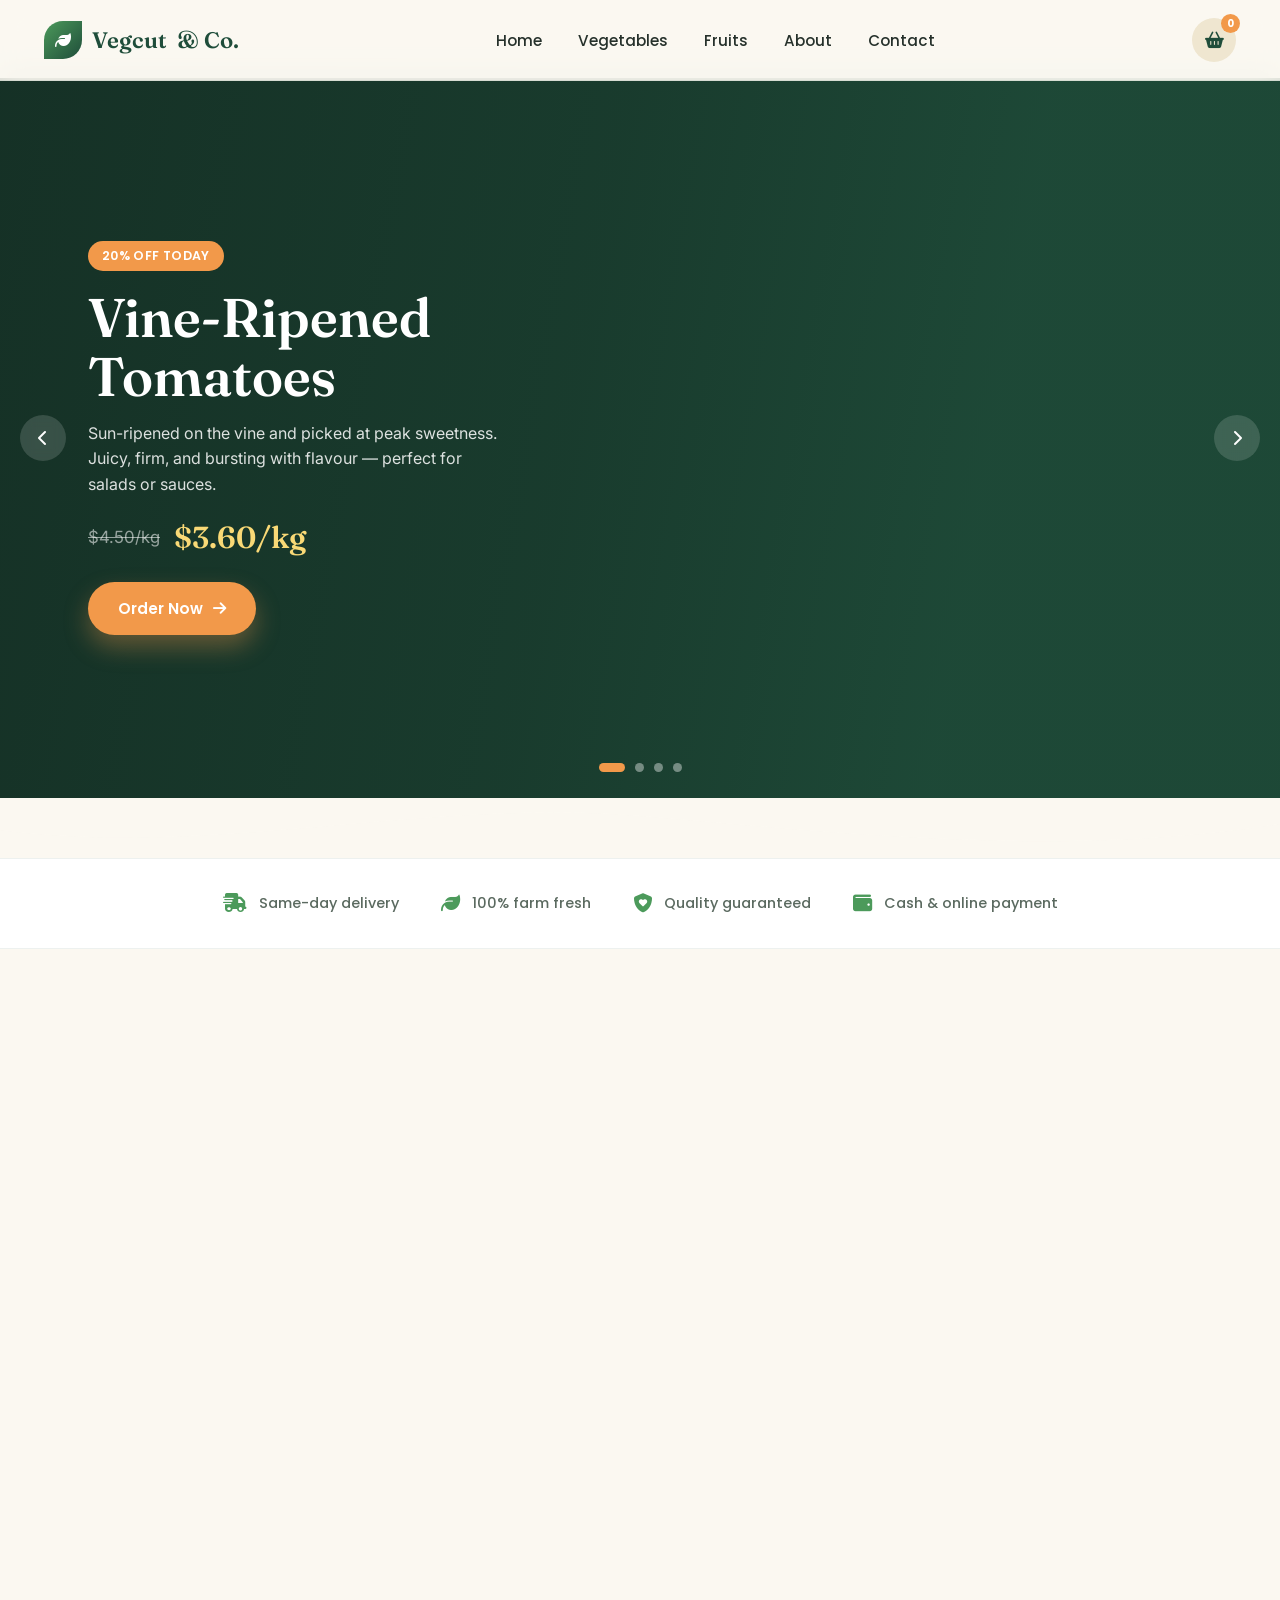
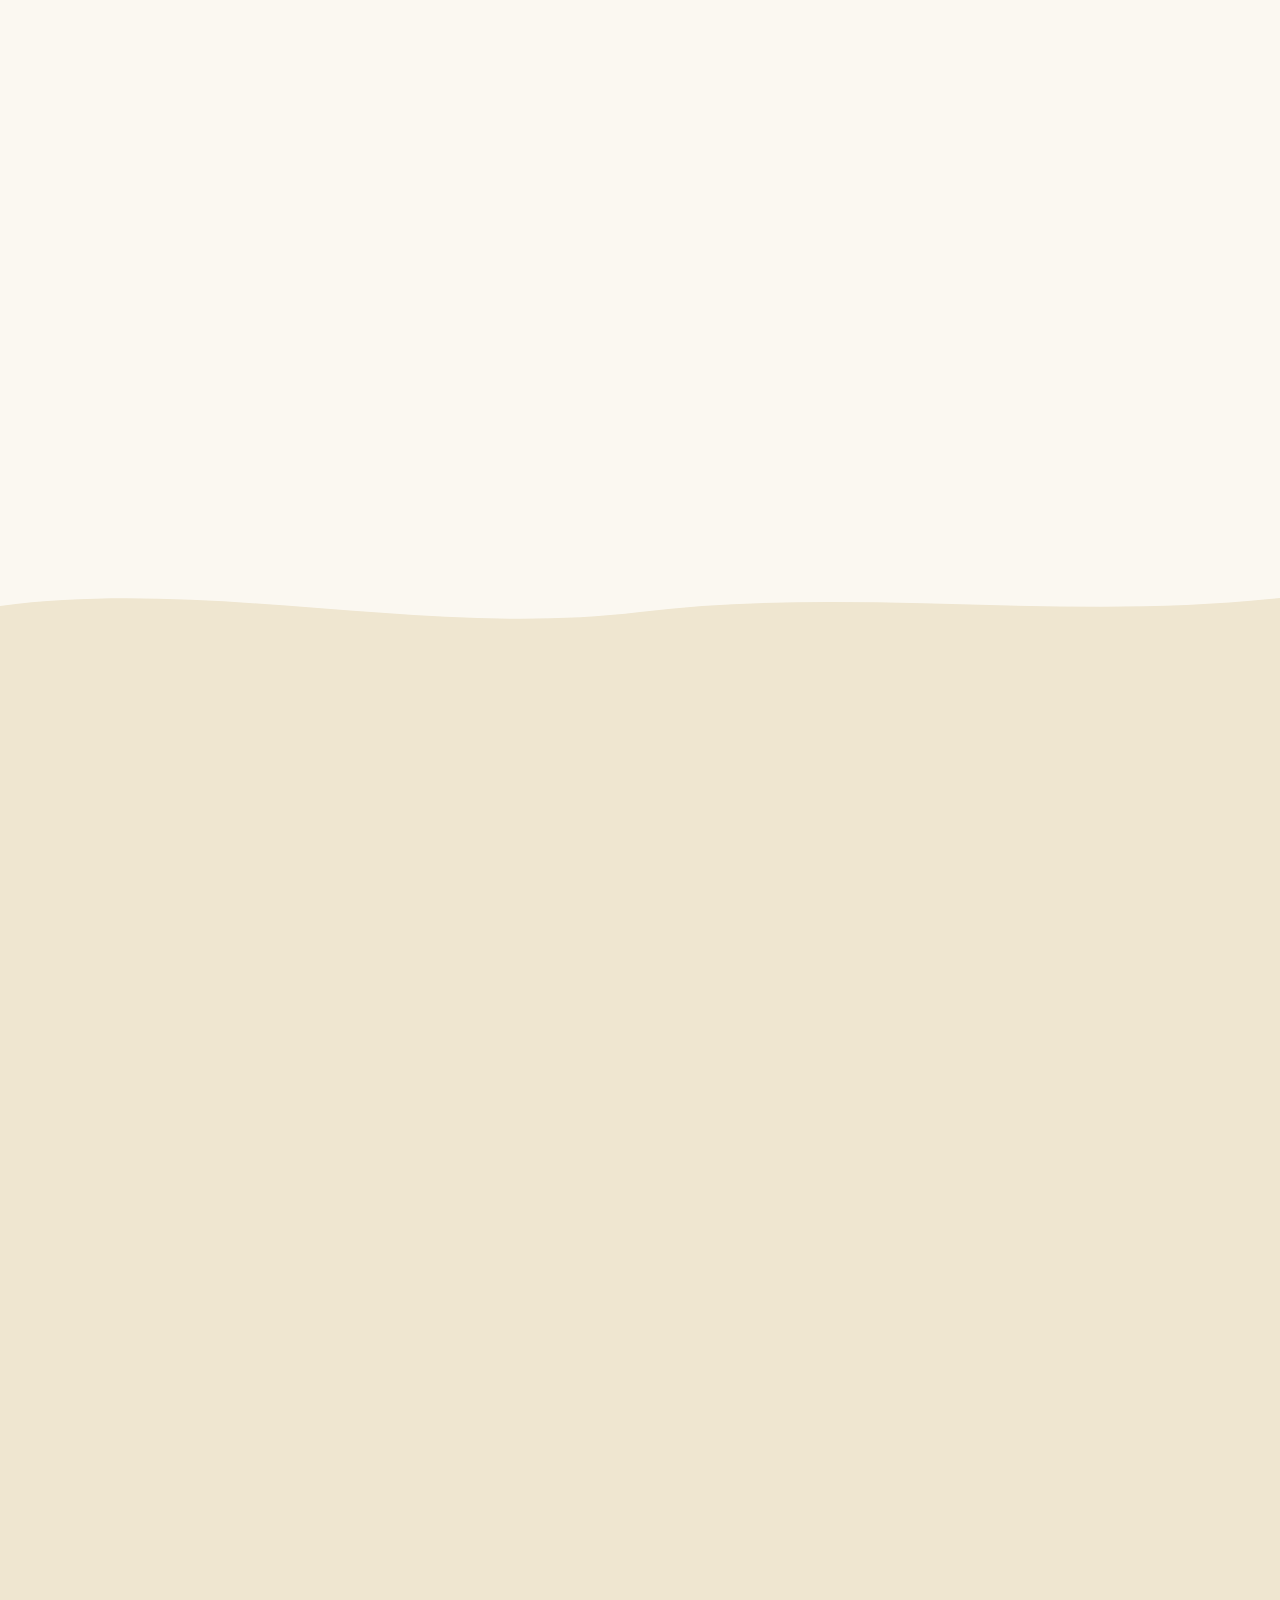
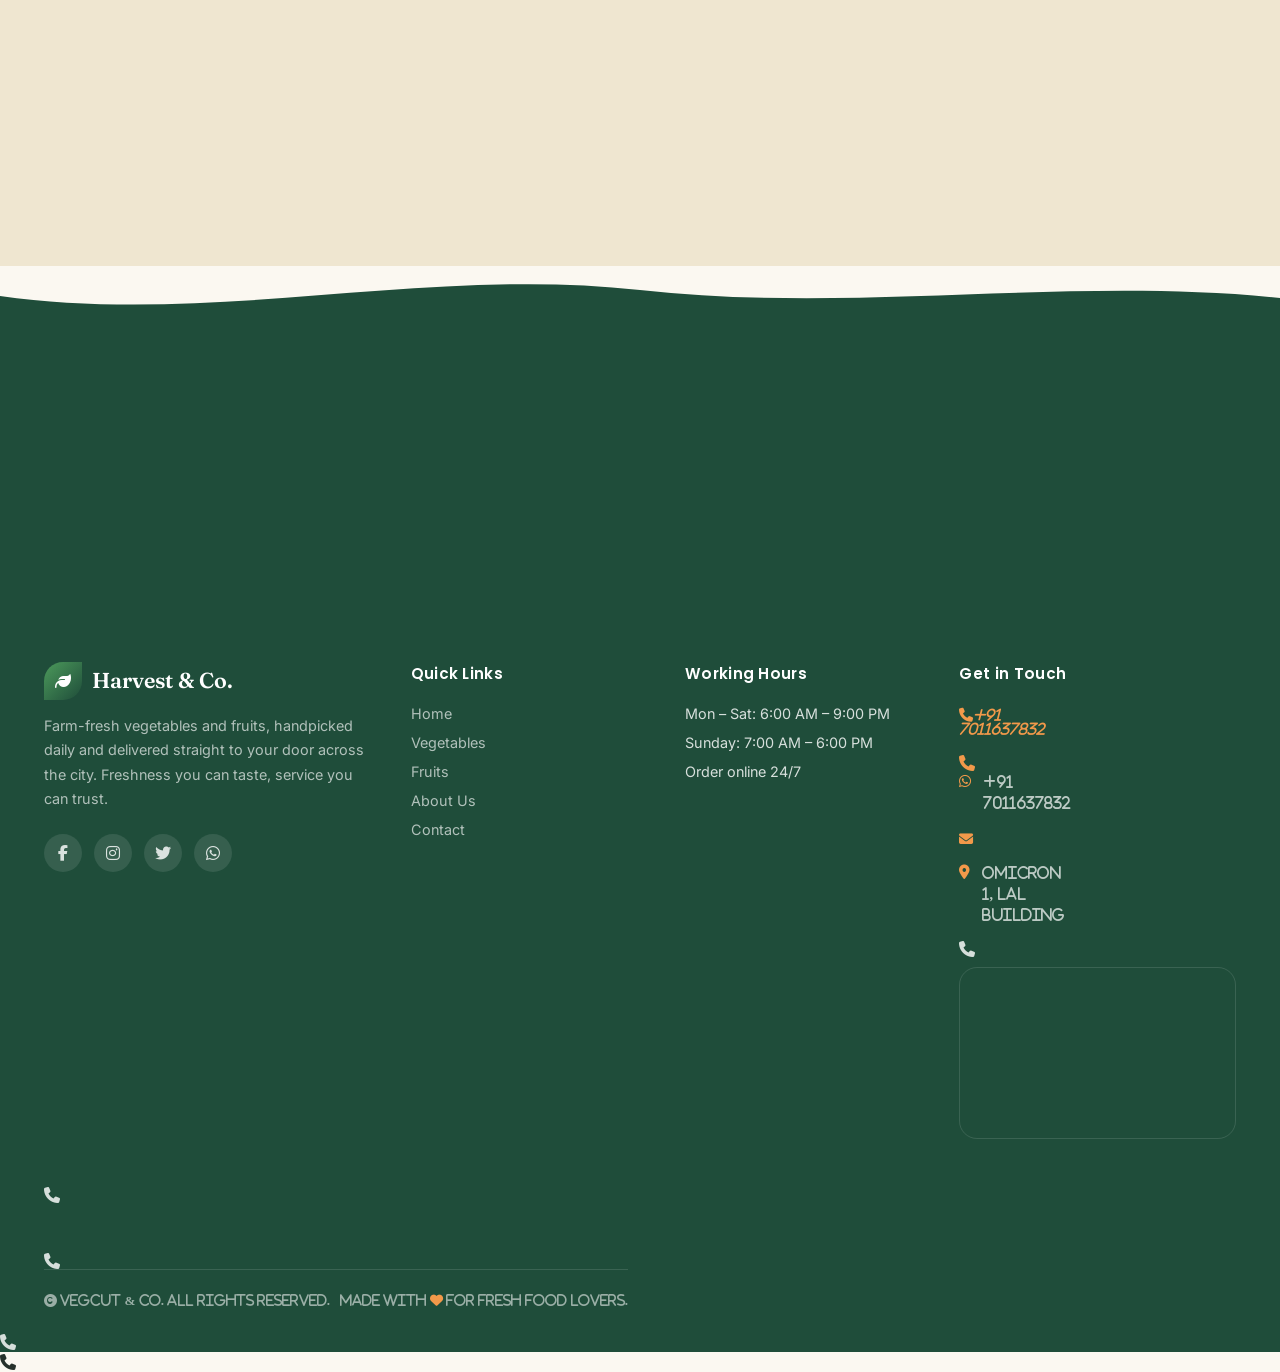
==== index.html @ 784ca360 "Update index.html" ====
<!DOCTYPE html>
<html lang="en">
<head>
<meta charset="UTF-8">
<meta name="viewport" content="width=device-width, initial-scale=1.0">
<title>Vegcut. — Fresh Vegetables & Fruits Delivered</title>
<meta name="description" content="Farm-fresh vegetables and fruits delivered to your door. Handpicked daily, delivered with care.">

<link rel="preconnect" href="https://fonts.googleapis.com">
<link rel="preconnect" href="https://fonts.gstatic.com" crossorigin>
<link href="https://fonts.googleapis.com/css2?family=Fraunces:opsz,wght@9..144,300;9..144,500;9..144,600;9..144,700&family=Inter:wght@400;500;600&family=Poppins:wght@500;600;700&display=swap" rel="stylesheet">
<link rel="stylesheet" href="https://cdnjs.cloudflare.com/ajax/libs/font-awesome/6.5.1/css/all.min.css">

<style>
/* ============ RESET & TOKENS ============ */
*,*::before,*::after{box-sizing:border-box;margin:0;padding:0;}
:root{
  --green-deep:#1F4D3A;
  --green-fresh:#4C9A5B;
  --green-fresh-dark:#3d7f49;
  --orange:#F2994A;
  --orange-dark:#e07f2a;
  --cream:#FBF8F1;
  --tan:#EFE6D0;
  --charcoal:#26312B;
  --charcoal-soft:#5b6a60;
  --white:#ffffff;
  --radius-lg:28px;
  --radius-md:18px;
  --radius-sm:10px;
  --shadow-soft:0 10px 30px rgba(31,77,58,0.08);
  --shadow-lift:0 20px 40px rgba(31,77,58,0.16);
  --ease:cubic-bezier(.4,0,.2,1);
}
html{scroll-behavior:smooth;}
body{
  font-family:'Inter',sans-serif;
  color:var(--charcoal);
  background:var(--cream);
  overflow-x:hidden;
  -webkit-font-smoothing:antialiased;
}
h1,h2,h3,.font-display{font-family:'Fraunces',serif;}
.font-ui{font-family:'Poppins',sans-serif;}
img{display:block;max-width:100%;}
a{text-decoration:none;color:inherit;}
button{font-family:inherit;cursor:pointer;border:none;background:none;}
ul{list-style:none;}
.container{width:100%;max-width:1240px;margin:0 auto;padding:0 24px;}
section{position:relative;}

/* respect reduced motion */
@media (prefers-reduced-motion:reduce){
  html{scroll-behavior:auto;}
  *,*::before,*::after{animation-duration:0.001ms !important;animation-iteration-count:1 !important;transition-duration:0.001ms !important;}
}

/* ============ PAGE LOADER ============ */
#loader{
  position:fixed;inset:0;background:var(--green-deep);
  display:flex;align-items:center;justify-content:center;flex-direction:column;gap:16px;
  z-index:9999;transition:opacity .6s var(--ease),visibility .6s var(--ease);
}
#loader.hide{opacity:0;visibility:hidden;}
.loader-leaf{
  width:56px;height:56px;border-radius:50% 0;
  background:var(--orange);
  animation:spinLeaf 1.1s ease-in-out infinite;
}
@keyframes spinLeaf{
  0%{transform:rotate(0deg) scale(1);}
  50%{transform:rotate(180deg) scale(1.15);}
  100%{transform:rotate(360deg) scale(1);}
}
.loader-text{color:var(--cream);font-family:'Fraunces',serif;font-size:1.1rem;letter-spacing:.04em;opacity:.9;}

/* ============ SCROLL REVEAL ============ */
.reveal{opacity:0;transform:translateY(28px);transition:opacity .7s var(--ease),transform .7s var(--ease);}
.reveal.in{opacity:1;transform:translateY(0);}
.reveal-stagger.in{transition-delay:calc(var(--i) * 80ms);}

/* ============ HEADER ============ */
header{
  position:fixed;top:0;left:0;right:0;z-index:1000;
  background:rgba(251,248,241,0.85);
  backdrop-filter:blur(14px);
  -webkit-backdrop-filter:blur(14px);
  border-bottom:1px solid rgba(31,77,58,0.08);
  transition:padding .35s var(--ease),box-shadow .35s var(--ease),background .35s var(--ease);
  padding:18px 0;
}
header.scrolled{
  padding:10px 0;
  box-shadow:0 8px 24px rgba(31,77,58,0.08);
  background:rgba(251,248,241,0.97);
}
.nav-wrap{display:flex;align-items:center;justify-content:space-between;}
.logo{display:flex;align-items:center;gap:10px;font-family:'Fraunces',serif;font-weight:600;font-size:1.4rem;color:var(--green-deep);}
.logo-mark{
  width:38px;height:38px;border-radius:50% 0;
  background:linear-gradient(135deg,var(--green-fresh),var(--green-deep));
  display:flex;align-items:center;justify-content:center;color:var(--white);font-size:1rem;
  transition:transform .4s var(--ease);
}
.logo:hover .logo-mark{transform:rotate(-18deg) scale(1.08);}
.nav-links{display:flex;gap:36px;font-family:'Poppins',sans-serif;font-weight:500;font-size:.95rem;}
.nav-links a{position:relative;color:var(--charcoal);padding:6px 0;transition:color .3s;}
.nav-links a::after{
  content:'';position:absolute;left:0;bottom:0;width:0;height:2px;background:var(--orange);
  transition:width .35s var(--ease);
}
.nav-links a:hover{color:var(--green-deep);}
.nav-links a:hover::after{width:100%;}
.nav-right{display:flex;align-items:center;gap:22px;}
.cart-btn{
  position:relative;width:44px;height:44px;border-radius:50%;
  background:var(--tan);display:flex;align-items:center;justify-content:center;
  color:var(--green-deep);font-size:1.05rem;
  transition:background .3s,transform .3s;
}
.cart-btn:hover{background:var(--orange);color:var(--white);transform:translateY(-2px);}
.cart-count{
  position:absolute;top:-4px;right:-4px;background:var(--orange);color:var(--white);
  font-size:.65rem;font-weight:700;width:19px;height:19px;border-radius:50%;
  display:flex;align-items:center;justify-content:center;font-family:'Poppins',sans-serif;
  transition:transform .25s var(--ease);
}
.cart-count.bump{animation:bump .35s var(--ease);}
@keyframes bump{0%{transform:scale(1);}40%{transform:scale(1.5);}100%{transform:scale(1);}}
.hamburger{display:none;width:26px;height:20px;position:relative;flex-direction:column;justify-content:space-between;}
.hamburger span{display:block;height:2px;width:100%;background:var(--green-deep);border-radius:2px;transition:all .35s var(--ease);}
.hamburger.open span:nth-child(1){transform:translateY(9px) rotate(45deg);}
.hamburger.open span:nth-child(2){opacity:0;}
.hamburger.open span:nth-child(3){transform:translateY(-9px) rotate(-45deg);}

.mobile-menu{
  display:none;position:fixed;top:0;right:0;bottom:0;width:min(78vw,320px);
  background:var(--white);z-index:1100;padding:100px 32px 32px;
  flex-direction:column;gap:26px;font-family:'Poppins',sans-serif;font-weight:500;
  transform:translateX(100%);transition:transform .45s var(--ease);
  box-shadow:-10px 0 40px rgba(0,0,0,.12);
}
.mobile-menu.open{transform:translateX(0);}
.mobile-menu a{font-size:1.1rem;color:var(--charcoal);}
.menu-backdrop{
  display:none;position:fixed;inset:0;background:rgba(31,77,58,.35);z-index:1050;
  opacity:0;transition:opacity .4s var(--ease);
}
.menu-backdrop.open{opacity:1;}

@media(max-width:860px){
  .nav-links{display:none;}
  .hamburger{display:flex;}
  .mobile-menu,.menu-backdrop{display:flex;}
}

/* ============ HERO CAROUSEL ============ */
.hero{
  position:relative;margin-top:78px;height:min(88vh,720px);min-height:520px;overflow:hidden;
  background:var(--green-deep);
}
.slides{position:relative;width:100%;height:100%;}
.slide{
  position:absolute;inset:0;display:flex;align-items:center;
  opacity:0;visibility:hidden;transition:opacity 1s var(--ease);
}
.slide.active{opacity:1;visibility:visible;z-index:2;}
.slide-bg{
  position:absolute;inset:0;background-size:cover;background-position:center;
  transform:scale(1.08);transition:transform 8s linear;
}
.slide.active .slide-bg{transform:scale(1);}
.slide-overlay{
  position:absolute;inset:0;
  background:linear-gradient(100deg,rgba(20,45,35,.88) 0%,rgba(20,45,35,.55) 45%,rgba(20,45,35,.15) 75%);
}
.slide-content{
  position:relative;z-index:3;color:var(--white);max-width:520px;
  padding:0 24px;margin-left:5%;
}
.slide-badge{
  display:inline-flex;align-items:center;gap:6px;background:var(--orange);color:var(--white);
  font-family:'Poppins',sans-serif;font-weight:600;font-size:.78rem;padding:6px 14px;border-radius:30px;
  margin-bottom:18px;letter-spacing:.03em;
  opacity:0;transform:translateY(16px);
}
.slide.active .slide-badge{animation:riseIn .7s var(--ease) .15s forwards;}
.slide-title{font-size:clamp(2.1rem,5vw,3.4rem);font-weight:600;line-height:1.08;margin-bottom:14px;
  opacity:0;transform:translateY(20px);}
.slide.active .slide-title{animation:riseIn .7s var(--ease) .3s forwards;}
.slide-desc{font-size:1rem;line-height:1.6;color:rgba(255,255,255,.85);margin-bottom:20px;max-width:420px;
  opacity:0;transform:translateY(20px);}
.slide.active .slide-desc{animation:riseIn .7s var(--ease) .45s forwards;}
.price-row{display:flex;align-items:center;gap:14px;margin-bottom:26px;
  opacity:0;transform:translateY(20px);}
.slide.active .price-row{animation:riseIn .7s var(--ease) .55s forwards;}
.price-old{font-size:1.05rem;color:rgba(255,255,255,.55);text-decoration:line-through;}
.price-new{font-family:'Fraunces',serif;font-size:1.9rem;font-weight:600;color:#F9D976;}
@keyframes riseIn{to{opacity:1;transform:translateY(0);}}

.btn{
  display:inline-flex;align-items:center;gap:10px;font-family:'Poppins',sans-serif;font-weight:600;
  font-size:.95rem;padding:15px 30px;border-radius:50px;transition:transform .3s var(--ease),box-shadow .3s var(--ease),background .3s;
}
.btn-primary{background:var(--orange);color:var(--white);box-shadow:0 12px 24px rgba(242,153,74,.35);}
.btn-primary:hover{transform:translateY(-3px);box-shadow:0 16px 30px rgba(242,153,74,.45);background:var(--orange-dark);}
.btn-outline{background:transparent;border:1.5px solid rgba(255,255,255,.5);color:var(--white);}
.btn-outline:hover{background:rgba(255,255,255,.12);border-color:var(--white);}
.slide-cta{opacity:0;transform:translateY(20px);}
.slide.active .slide-cta{animation:riseIn .7s var(--ease) .65s forwards;}

.hero-arrow{
  position:absolute;top:50%;transform:translateY(-50%);z-index:5;
  width:46px;height:46px;border-radius:50%;background:rgba(255,255,255,.15);
  color:var(--white);display:flex;align-items:center;justify-content:center;font-size:1rem;
  backdrop-filter:blur(6px);transition:background .3s,transform .3s;
}
.hero-arrow:hover{background:rgba(255,255,255,.3);transform:translateY(-50%) scale(1.08);}
.hero-arrow.prev{left:20px;}
.hero-arrow.next{right:20px;}
.hero-dots{position:absolute;bottom:26px;left:0;right:0;z-index:5;display:flex;justify-content:center;gap:10px;}
.dot{width:9px;height:9px;border-radius:50%;background:rgba(255,255,255,.4);transition:all .35s var(--ease);}
.dot.active{width:26px;border-radius:6px;background:var(--orange);}

@media(max-width:640px){
  .hero-arrow{width:38px;height:38px;}
  .slide-content{margin-left:0;padding:0 20px;max-width:100%;}
}

/* ============ WAVE DIVIDER (signature) ============ */
.wave{display:block;width:100%;line-height:0;position:relative;z-index:4;}
.wave svg{width:100%;height:60px;display:block;}
.wave-into-cream path{fill:var(--cream);}
.wave-cream-to-tan path{fill:var(--tan);}
.wave-tan-to-deep path{fill:var(--green-deep);}

/* ============ SECTION HEADERS ============ */
.section-pad{padding:90px 0 100px;}
.section-head{text-align:center;max-width:600px;margin:0 auto 54px;}
.eyebrow{
  font-family:'Poppins',sans-serif;font-weight:600;font-size:.78rem;letter-spacing:.12em;text-transform:uppercase;
  color:var(--green-fresh-dark);display:inline-flex;align-items:center;gap:8px;margin-bottom:14px;
}
.eyebrow::before,.eyebrow::after{content:'';width:22px;height:1.5px;background:var(--orange);}
.section-title{font-size:clamp(1.9rem,3.6vw,2.7rem);font-weight:600;color:var(--green-deep);margin-bottom:12px;}
.section-sub{color:var(--charcoal-soft);font-size:1.02rem;line-height:1.6;}

/* ============ PRODUCT GRID ============ */
.grid{display:grid;grid-template-columns:repeat(3,1fr);gap:32px;}
@media(max-width:900px){.grid{grid-template-columns:repeat(2,1fr);gap:24px;}}
@media(max-width:560px){.grid{grid-template-columns:1fr;}}

.card{
  background:var(--white);border-radius:var(--radius-lg);overflow:hidden;
  box-shadow:var(--shadow-soft);transition:transform .45s var(--ease),box-shadow .45s var(--ease);
  display:flex;flex-direction:column;
}
.card:hover{transform:translateY(-10px);box-shadow:var(--shadow-lift);}
.card-img-wrap{position:relative;height:220px;overflow:hidden;}
.card-img-wrap img{width:100%;height:100%;object-fit:cover;transition:transform .6s var(--ease);}
.card:hover .card-img-wrap img{transform:scale(1.12);}
.card-badge{
  position:absolute;top:14px;left:14px;background:var(--orange);color:var(--white);
  font-family:'Poppins',sans-serif;font-weight:700;font-size:.72rem;padding:6px 12px;border-radius:30px;
  box-shadow:0 6px 14px rgba(242,153,74,.4);
}
.card-fav{
  position:absolute;top:14px;right:14px;width:36px;height:36px;border-radius:50%;
  background:rgba(255,255,255,.9);display:flex;align-items:center;justify-content:center;color:var(--charcoal-soft);
  transition:color .3s,transform .3s;
}
.card-fav:hover{color:var(--orange);transform:scale(1.1);}
.card-body{padding:22px 22px 24px;display:flex;flex-direction:column;flex:1;}
.card-name{font-family:'Fraunces',serif;font-size:1.25rem;font-weight:600;color:var(--charcoal);margin-bottom:6px;}
.card-desc{font-size:.88rem;color:var(--charcoal-soft);line-height:1.55;margin-bottom:16px;flex:1;}
.card-footer{display:flex;align-items:center;justify-content:space-between;gap:10px;}

/* farm tag price */
.price-tag{position:relative;display:flex;align-items:baseline;gap:6px;}
.tag-hole{
  position:absolute;left:-13px;top:50%;transform:translateY(-50%);
  width:8px;height:8px;border-radius:50%;background:var(--cream);border:1.5px solid var(--tan);
}
.price-current{font-family:'Fraunces',serif;font-weight:600;font-size:1.2rem;color:var(--green-deep);}
.price-strike{font-size:.82rem;color:#b8b0a0;text-decoration:line-through;}

.add-btn{
  display:flex;align-items:center;gap:8px;background:var(--tan);color:var(--green-deep);
  font-family:'Poppins',sans-serif;font-weight:600;font-size:.83rem;padding:11px 18px;border-radius:40px;
  transition:background .3s,color .3s,transform .3s;
}
.add-btn:hover{background:var(--green-fresh);color:var(--white);transform:translateY(-2px);}
.add-btn.added{background:var(--green-deep);color:var(--white);}
.add-btn i{transition:transform .3s;}
.add-btn:active i{transform:scale(1.3) rotate(15deg);}

.section-veg{background:var(--cream);}
.section-fruit{background:var(--tan);}

/* trust strip */
.trust-strip{
  display:flex;flex-wrap:wrap;justify-content:center;gap:42px;padding:34px 0;
  background:var(--white);border-top:1px solid rgba(31,77,58,.08);border-bottom:1px solid rgba(31,77,58,.08);
}
.trust-item{display:flex;align-items:center;gap:12px;font-family:'Poppins',sans-serif;font-weight:500;font-size:.9rem;color:var(--charcoal-soft);}
.trust-item i{color:var(--green-fresh);font-size:1.2rem;}

/* ============ FOOTER ============ */
footer{background:var(--green-deep);color:rgba(255,255,255,.82);padding-top:70px;}
.footer-grid{
  display:grid;grid-template-columns:1.4fr 1fr 1fr 1.2fr;gap:44px;padding-bottom:50px;
}
@media(max-width:900px){.footer-grid{grid-template-columns:1fr 1fr;}}
@media(max-width:560px){.footer-grid{grid-template-columns:1fr;}}
.footer-logo{display:flex;align-items:center;gap:10px;font-family:'Fraunces',serif;font-weight:600;font-size:1.35rem;color:var(--white);margin-bottom:14px;}
.footer-about{font-size:.9rem;line-height:1.7;color:rgba(255,255,255,.65);margin-bottom:22px;}
.social-row{display:flex;gap:12px;}
.social-icon{
  width:38px;height:38px;border-radius:50%;background:rgba(255,255,255,.1);
  display:flex;align-items:center;justify-content:center;transition:background .3s,transform .3s;
}
.social-icon:hover{background:var(--orange);transform:translateY(-3px);}
.footer-heading{font-family:'Poppins',sans-serif;font-weight:600;font-size:.95rem;color:var(--white);margin-bottom:20px;letter-spacing:.02em;}
.footer-links li{margin-bottom:12px;font-size:.9rem;}
.footer-links a{color:rgba(255,255,255,.65);transition:color .3s,padding-left .3s;display:inline-block;}
.footer-links a:hover{color:var(--orange);padding-left:4px;}
.contact-list li{display:flex;gap:12px;margin-bottom:16px;font-size:.88rem;color:rgba(255,255,255,.7);line-height:1.5;}
.contact-list i{color:var(--orange);margin-top:3px;width:16px;}
.map-embed{border-radius:var(--radius-md);overflow:hidden;margin-top:10px;filter:grayscale(.2) contrast(1.05);border:1px solid rgba(255,255,255,.12);}
.map-embed iframe{width:100%;height:170px;border:0;display:block;}
.footer-bottom{
  border-top:1px solid rgba(255,255,255,.12);padding:24px 0;display:flex;flex-wrap:wrap;gap:10px;
  align-items:center;justify-content:space-between;font-size:.82rem;color:rgba(255,255,255,.55);
}

/* ============ BACK TO TOP ============ */
.to-top{
  position:fixed;bottom:26px;right:26px;width:50px;height:50px;border-radius:50%;
  background:var(--green-deep);color:var(--white);display:flex;align-items:center;justify-content:center;
  box-shadow:0 12px 26px rgba(31,77,58,.35);z-index:900;
  opacity:0;visibility:hidden;transform:translateY(16px);
  transition:opacity .4s var(--ease),transform .4s var(--ease),background .3s,visibility .4s;
}
.to-top.show{opacity:1;visibility:visible;transform:translateY(0);}
.to-top:hover{background:var(--orange);}

/* utility */
.center-cta{display:flex;justify-content:center;margin-top:50px;}
::selection{background:var(--orange);color:#fff;}
</style>
</head>
<body>

<!-- LOADER -->
<div id="loader"><div class="loader-leaf"></div><div class="loader-text">Vegcut &amp; Co.</div></div>

<!-- HEADER -->
<header id="siteHeader">
  <div class="container nav-wrap">
    <a href="#home" class="logo"><span class="logo-mark"><i class="fa-solid fa-leaf"></i></span>Vegcut &nbsp;&amp;&nbsp;Co.</a>
    <nav class="nav-links">
      <a href="#home">Home</a>
      <a href="#vegetables">Vegetables</a>
      <a href="#fruits">Fruits</a>
      <a href="#about">About</a>
      <a href="#contact">Contact</a>
    </nav>
    <div class="nav-right">
      <button class="cart-btn" aria-label="Cart"><i class="fa-solid fa-basket-shopping"></i><span class="cart-count" id="cartCount">0</span></button>
      <button class="hamburger" id="hamburger" aria-label="Menu"><span></span><span></span><span></span></button>
    </div>
  </div>
</header>

<div class="menu-backdrop" id="menuBackdrop"></div>
<nav class="mobile-menu" id="mobileMenu">
  <a href="#home">Home</a>
  <a href="#vegetables">Vegetables</a>
  <a href="#fruits">Fruits</a>
  <a href="#about">About</a>
  <a href="#contact">Contact</a>
</nav>

<!-- HERO CAROUSEL -->
<section class="hero" id="home">
  <div class="slides" id="slides">

    <div class="slide active">
      <div class="slide-bg" style="background-image:url('https://images.unsplash.com/photo-1518977676601-b53f82aba655?auto=format&fit=crop&w=1400&q=80')"></div>
      <div class="slide-overlay"></div>
      <div class="slide-content">
        <span class="slide-badge">20% OFF TODAY</span>
        <h1 class="slide-title">Vine-Ripened Tomatoes</h1>
        <p class="slide-desc">Sun-ripened on the vine and picked at peak sweetness. Juicy, firm, and bursting with flavour — perfect for salads or sauces.</p>
        <div class="price-row"><span class="price-old">$4.50/kg</span><span class="price-new">$3.60/kg</span></div>
        <a href="#vegetables" class="btn btn-primary slide-cta">Order Now <i class="fa-solid fa-arrow-right"></i></a>
      </div>
    </div>

    <div class="slide">
      <div class="slide-bg" style="background-image:url('https://images.unsplash.com/photo-1553279768-865429fa0078?auto=format&fit=crop&w=1400&q=80')"></div>
      <div class="slide-overlay"></div>
      <div class="slide-content">
        <span class="slide-badge">15% OFF TODAY</span>
        <h1 class="slide-title">Golden Alphonso Mangoes</h1>
        <p class="slide-desc">Fragrant, silky-smooth and naturally sweet. Handpicked from trusted orchards and delivered within a day of harvest.</p>
        <div class="price-row"><span class="price-old">$6.00/kg</span><span class="price-new">$5.10/kg</span></div>
        <a href="#fruits" class="btn btn-primary slide-cta">Order Now <i class="fa-solid fa-arrow-right"></i></a>
      </div>
    </div>

    <div class="slide">
      <div class="slide-bg" style="background-image:url('https://images.unsplash.com/photo-1576045057995-568f588f82fb?auto=format&fit=crop&w=1400&q=80')"></div>
      <div class="slide-overlay"></div>
      <div class="slide-content">
        <span class="slide-badge">10% OFF TODAY</span>
        <h1 class="slide-title">Crisp Baby Spinach</h1>
        <p class="slide-desc">Tender leaves washed and packed the same morning. Rich in iron and perfect for salads, smoothies, or a quick sauté.</p>
        <div class="price-row"><span class="price-old">$3.20/bunch</span><span class="price-new">$2.90/bunch</span></div>
        <a href="#vegetables" class="btn btn-primary slide-cta">Order Now <i class="fa-solid fa-arrow-right"></i></a>
      </div>
    </div>

    <div class="slide">
      <div class="slide-bg" style="background-image:url('https://images.unsplash.com/photo-1518635017498-87f514b751ba?auto=format&fit=crop&w=1400&q=80')"></div>
      <div class="slide-overlay"></div>
      <div class="slide-content">
        <span class="slide-badge">25% OFF TODAY</span>
        <h1 class="slide-title">Ruby Red Strawberries</h1>
        <p class="slide-desc">Small-batch, hand-picked strawberries — deep red, fragrant, and naturally sweet from the first bite to the last.</p>
        <div class="price-row"><span class="price-old">$7.00/box</span><span class="price-new">$5.25/box</span></div>
        <a href="#fruits" class="btn btn-primary slide-cta">Order Now <i class="fa-solid fa-arrow-right"></i></a>
      </div>
    </div>

  </div>

  <button class="hero-arrow prev" id="prevSlide" aria-label="Previous slide"><i class="fa-solid fa-chevron-left"></i></button>
  <button class="hero-arrow next" id="nextSlide" aria-label="Next slide"><i class="fa-solid fa-chevron-right"></i></button>
  <div class="hero-dots" id="heroDots"></div>
</section>

<div class="wave wave-into-cream"><svg viewBox="0 0 1440 60" preserveAspectRatio="none"><path d="M0,32 C240,60 480,0 720,18 C960,36 1200,60 1440,26 L1440,60 L0,60 Z"></path></svg></div>

<!-- TRUST STRIP -->
<div class="trust-strip">
  <div class="trust-item"><i class="fa-solid fa-truck-fast"></i>Same-day delivery</div>
  <div class="trust-item"><i class="fa-solid fa-leaf"></i>100% farm fresh</div>
  <div class="trust-item"><i class="fa-solid fa-shield-heart"></i>Quality guaranteed</div>
  <div class="trust-item"><i class="fa-solid fa-wallet"></i>Cash & online payment</div>
</div>

<!-- VEGETABLES -->
<section class="section-veg section-pad" id="vegetables">
  <div class="container">
    <div class="section-head reveal">
      <span class="eyebrow">From the field</span>
      <h2 class="section-title">Fresh Vegetables</h2>
      <p class="section-sub">Picked at dawn, delivered by evening. No middlemen, no long cold storage — just honest produce.</p>
    </div>

    <div class="grid" id="vegGrid"></div>
  </div>
</section>

<div class="wave wave-cream-to-tan"><svg viewBox="0 0 1440 60" preserveAspectRatio="none"><path d="M0,28 C240,0 480,60 720,34 C960,8 1200,44 1440,20 L1440,60 L0,60 Z"></path></svg></div>

<!-- FRUITS -->
<section class="section-fruit section-pad" id="fruits">
  <div class="container">
    <div class="section-head reveal">
      <span class="eyebrow">Orchard to doorstep</span>
      <h2 class="section-title">Fresh Fruits</h2>
      <p class="section-sub">Naturally ripened, hand-selected fruit sourced from growers we know by name.</p>
    </div>

    <div class="grid" id="fruitGrid"></div>
  </div>
</section>

<div class="wave wave-tan-to-deep"><svg viewBox="0 0 1440 60" preserveAspectRatio="none"><path d="M0,30 C240,60 480,0 720,24 C960,48 1200,10 1440,32 L1440,60 L0,60 Z"></path></svg></div>

<!-- ABOUT (inside footer top for single-page simplicity) -->
<section id="about" style="background:var(--green-deep);padding-top:10px;">
  <div class="container" style="padding-bottom:40px;">
    <div class="reveal" style="max-width:680px;margin:0 auto;text-align:center;color:var(--cream);">
      <span class="eyebrow" style="color:#F9D976;">Our story</span>
      <h2 class="section-title" style="color:var(--white);">Why Harvest &amp; Co.</h2>
      <p style="color:rgba(255,255,255,.75);line-height:1.75;font-size:1rem;">
        We started Harvest &amp; Co. with one simple idea: produce should travel from soil to your kitchen in hours, not weeks.
        We work directly with small local farms, skip unnecessary storage, and deliver everything the same day it's picked —
        so what lands on your table actually tastes like it grew somewhere real.
      </p>
    </div>
  </div>
</section>

<!-- FOOTER -->
<footer id="contact">
  <div class="container">
    <div class="footer-grid">

      <div>
        <div class="footer-logo"><span class="logo-mark"><i class="fa-solid fa-leaf"></i></span>Harvest &amp; Co.</div>
        <p class="footer-about">Farm-fresh vegetables and fruits, handpicked daily and delivered straight to your door across the city. Freshness you can taste, service you can trust.</p>
        <div class="social-row">
          <a href="#" class="social-icon" aria-label="Facebook"><i class="fa-brands fa-facebook-f"></i></a>
          <a href="#" class="social-icon" aria-label="Instagram"><i class="fa-brands fa-instagram"></i></a>
          <a href="#" class="social-icon" aria-label="Twitter"><i class="fa-brands fa-twitter"></i></a>
          <a href="#" class="social-icon" aria-label="WhatsApp"><i class="fa-brands fa-whatsapp"></i></a>
        </div>
      </div>

      <div>
        <div class="footer-heading">Quick Links</div>
        <ul class="footer-links">
          <li><a href="#home">Home</a></li>
          <li><a href="#vegetables">Vegetables</a></li>
          <li><a href="#fruits">Fruits</a></li>
          <li><a href="#about">About Us</a></li>
          <li><a href="#contact">Contact</a></li>
        </ul>
      </div>

      <div>
        <div class="footer-heading">Working Hours</div>
        <ul class="footer-links">
          <li>Mon – Sat: 6:00 AM – 9:00 PM</li>
          <li>Sunday: 7:00 AM – 6:00 PM</li>
          <li>Order online 24/7</li>
        </ul>
      </div>

      <div>
        <div class="footer-heading">Get in Touch</div>
        <ul class="contact-list">
          <li><i class="fa-solid fa-phone"><i>+91 7011637832</i></li>
          <li><i class="fa-brands fa-whatsapp"></i>+91 7011637832</li>
          <li><i class="fa-solid fa-envelope"></i></li>
          <li><i class="fa-solid fa-location-dot"></i>Omicron 1, lal building</li>
        </ul>
        <div class="map-embed">
          <iframe src="https://www.google.com/maps?q=New%20York&output=embed" loading="lazy" referrerpolicy="no-referrer-when-downgrade" title="Store location map"></iframe>
        </div>
      </div>

    </div>

    <div class="footer-bottom">
      <span>© <span id="year"></span> Vegcut &amp; Co. All rights reserved.</span>
      <span>Made with <i class="fa-solid fa-heart" style="color:var(--orange);"></i> for fresh food lovers.</span>
    </div>
  </div>
</footer>

<button class="to-top" id="toTop" aria-label="Back to top"><i class="fa-solid fa-arrow-up"></i></button>

<script>
/* ============ PRODUCT DATA ============ */
const veggies = [
  {name:"Cherry Tomatoes",desc:"Sweet, bite-sized tomatoes bursting with flavour. Great fresh or roasted.",price:"3.60",old:"4.50",badge:"20% OFF",img:"https://images.unsplash.com/photo-1518977676601-b53f82aba655?auto=format&fit=crop&w=600&q=80"},
  {name:"Baby Spinach",desc:"Tender, iron-rich leaves washed and ready for salads or sautés.",price:"2.90",old:"3.20",badge:"10% OFF",img:"https://images.unsplash.com/photo-1576045057995-568f588f82fb?auto=format&fit=crop&w=600&q=80"},
  {name:"Farm Carrots",desc:"Crunchy, naturally sweet carrots pulled fresh from the soil.",price:"1.95",old:"",badge:"",img:"https://images.unsplash.com/photo-1447175008436-054170c2e979?auto=format&fit=crop&w=600&q=80"},
  {name:"Broccoli Crowns",desc:"Firm, deep-green florets — steam, roast, or toss into a stir-fry.",price:"2.75",old:"3.10",badge:"12% OFF",img:"https://images.unsplash.com/photo-1584270354949-1f5f7a7cba60?auto=format&fit=crop&w=600&q=80"},
  {name:"Bell Peppers",desc:"A colourful trio of crisp, sweet peppers picked at peak ripeness.",price:"3.40",old:"",badge:"",img:"https://images.unsplash.com/photo-1563565375-f3fdfdbefa83?auto=format&fit=crop&w=600&q=80"},
  {name:"Baby Potatoes",desc:"Smooth-skinned and buttery — perfect roasted whole or mashed.",price:"2.20",old:"2.60",badge:"15% OFF",img:"https://images.unsplash.com/photo-1518977676601-b53f82aba655?auto=format&fit=crop&w=600&q=80"},
];

const fruits = [
  {name:"Royal Gala Apples",desc:"Crisp, juicy, and perfectly balanced between sweet and tart.",price:"3.10",old:"3.80",badge:"18% OFF",img:"https://images.unsplash.com/photo-1568702846914-96b305d2aaeb?auto=format&fit=crop&w=600&q=80"},
  {name:"Cavendish Bananas",desc:"Naturally ripened, soft and sweet — a daily energy staple.",price:"1.50",old:"",badge:"",img:"https://images.unsplash.com/photo-1571771894821-ce9b6c11b08e?auto=format&fit=crop&w=600&q=80"},
  {name:"Juicy Oranges",desc:"Thin-skinned and packed with vitamin-C rich juice.",price:"2.80",old:"3.30",badge:"15% OFF",img:"https://images.unsplash.com/photo-1547514701-42782101795e?auto=format&fit=crop&w=600&q=80"},
  {name:"Ruby Strawberries",desc:"Hand-picked, deep red and fragrant — the taste of early summer.",price:"5.25",old:"7.00",badge:"25% OFF",img:"https://images.unsplash.com/photo-1518635017498-87f514b751ba?auto=format&fit=crop&w=600&q=80"},
  {name:"Alphonso Mangoes",desc:"Silky, fragrant and famously sweet — the king of fruits.",price:"5.10",old:"6.00",badge:"15% OFF",img:"https://images.unsplash.com/photo-1553279768-865429fa0078?auto=format&fit=crop&w=600&q=80"},
  {name:"Seedless Grapes",desc:"Cool, crisp and refreshing — great for snacking any time.",price:"3.90",old:"",badge:"",img:"https://images.unsplash.com/photo-1596363505729-4190a9506133?auto=format&fit=crop&w=600&q=80"},
];

function renderGrid(list, targetId){
  const target = document.getElementById(targetId);
  target.innerHTML = list.map((p,i)=>`
    <div class="card reveal reveal-stagger" style="--i:${i}">
      <div class="card-img-wrap">
        <img src="${p.img}" alt="${p.name}" loading="lazy">
        ${p.badge ? `<span class="card-badge">${p.badge}</span>` : ``}
        <button class="card-fav" aria-label="Save item"><i class="fa-regular fa-heart"></i></button>
      </div>
      <div class="card-body">
        <h3 class="card-name">${p.name}</h3>
        <p class="card-desc">${p.desc}</p>
        <div class="card-footer">
          <div class="price-tag"><span class="tag-hole"></span>
            <span class="price-current">$${p.price}</span>
            ${p.old ? `<span class="price-strike">$${p.old}</span>` : ``}
          </div>
          <button class="add-btn" type="button"><i class="fa-solid fa-basket-shopping"></i>Add</button>
        </div>
      </div>
    </div>
  `).join('');
}
renderGrid(veggies,'vegGrid');
renderGrid(fruits,'fruitGrid');

/* ============ LOADER ============ */
window.addEventListener('load', ()=>{
  setTimeout(()=>document.getElementById('loader').classList.add('hide'), 500);
});

/* ============ STICKY HEADER ============ */
const header = document.getElementById('siteHeader');
window.addEventListener('scroll', ()=>{
  header.classList.toggle('scrolled', window.scrollY > 40);
  document.getElementById('toTop').classList.toggle('show', window.scrollY > 500);
});

/* ============ MOBILE MENU ============ */
const hamburger = document.getElementById('hamburger');
const mobileMenu = document.getElementById('mobileMenu');
const backdrop = document.getElementById('menuBackdrop');
function closeMenu(){
  hamburger.classList.remove('open');
  mobileMenu.classList.remove('open');
  backdrop.classList.remove('open');
}
hamburger.addEventListener('click', ()=>{
  hamburger.classList.toggle('open');
  mobileMenu.classList.toggle('open');
  backdrop.classList.toggle('open');
});
backdrop.addEventListener('click', closeMenu);
mobileMenu.querySelectorAll('a').forEach(a=>a.addEventListener('click', closeMenu));

/* ============ HERO CAROUSEL ============ */
const slidesEl = document.querySelectorAll('.slide');
const dotsWrap = document.getElementById('heroDots');
let current = 0, timer;

slidesEl.forEach((_,i)=>{
  const d = document.createElement('button');
  d.className = 'dot' + (i===0 ? ' active' : '');
  d.setAttribute('aria-label','Go to slide '+(i+1));
  d.addEventListener('click', ()=>goTo(i));
  dotsWrap.appendChild(d);
});
const dots = dotsWrap.querySelectorAll('.dot');

function goTo(i){
  slidesEl[current].classList.remove('active');
  dots[current].classList.remove('active');
  current = (i + slidesEl.length) % slidesEl.length;
  slidesEl[current].classList.add('active');
  dots[current].classList.add('active');
  resetTimer();
}
function next(){ goTo(current+1); }
function prev(){ goTo(current-1); }
function resetTimer(){ clearInterval(timer); timer = setInterval(next, 5500); }

document.getElementById('nextSlide').addEventListener('click', next);
document.getElementById('prevSlide').addEventListener('click', prev);
resetTimer();

/* ============ CART ============ */
const cartCountEl = document.getElementById('cartCount');

function refreshCartCount(){
  const cart = HarvestCart.getCart();
  const total = cart.reduce((sum,item)=>sum+item.qty, 0);
  cartCountEl.textContent = total;
}
refreshCartCount();

document.addEventListener('click', (e)=>{
  const btn = e.target.closest('.add-btn');
  if(!btn) return;
  HarvestCart.addItem({
    name: btn.dataset.name,
    price: parseFloat(btn.dataset.price),
    img: btn.dataset.img
  });
  refreshCartCount();
  cartCountEl.classList.remove('bump'); void cartCountEl.offsetWidth; cartCountEl.classList.add('bump');
  btn.classList.add('added');
  const original = btn.innerHTML;
  btn.innerHTML = '<i class="fa-solid fa-check"></i>Added';
  setTimeout(()=>{ btn.innerHTML = original; btn.classList.remove('added'); }, 1200);
});

document.addEventListener('click', (e)=>{
  const fav = e.target.closest('.card-fav');
  if(!fav) return;
  const icon = fav.querySelector('i');
  icon.classList.toggle('fa-regular');
  icon.classList.toggle('fa-solid');
});



/* ============ SCROLL REVEAL ============ */
const io = new IntersectionObserver((entries)=>{
  entries.forEach(entry=>{
    if(entry.isIntersecting){
      entry.target.classList.add('in');
      io.unobserve(entry.target);
    }
  });
}, {threshold:0.15});
document.querySelectorAll('.reveal').forEach(el=>io.observe(el));
// observe cards added dynamically
setTimeout(()=>document.querySelectorAll('.reveal:not(.in)').forEach(el=>io.observe(el)), 50);

/* ============ BACK TO TOP ============ */
document.getElementById('toTop').addEventListener('click', ()=>{
  window.scrollTo({top:0, behavior:'smooth'});
});

/* ============ FOOTER YEAR ============ */
document.getElementById('year').textContent = new Date().getFullYear();
</script>
</body>
</html>
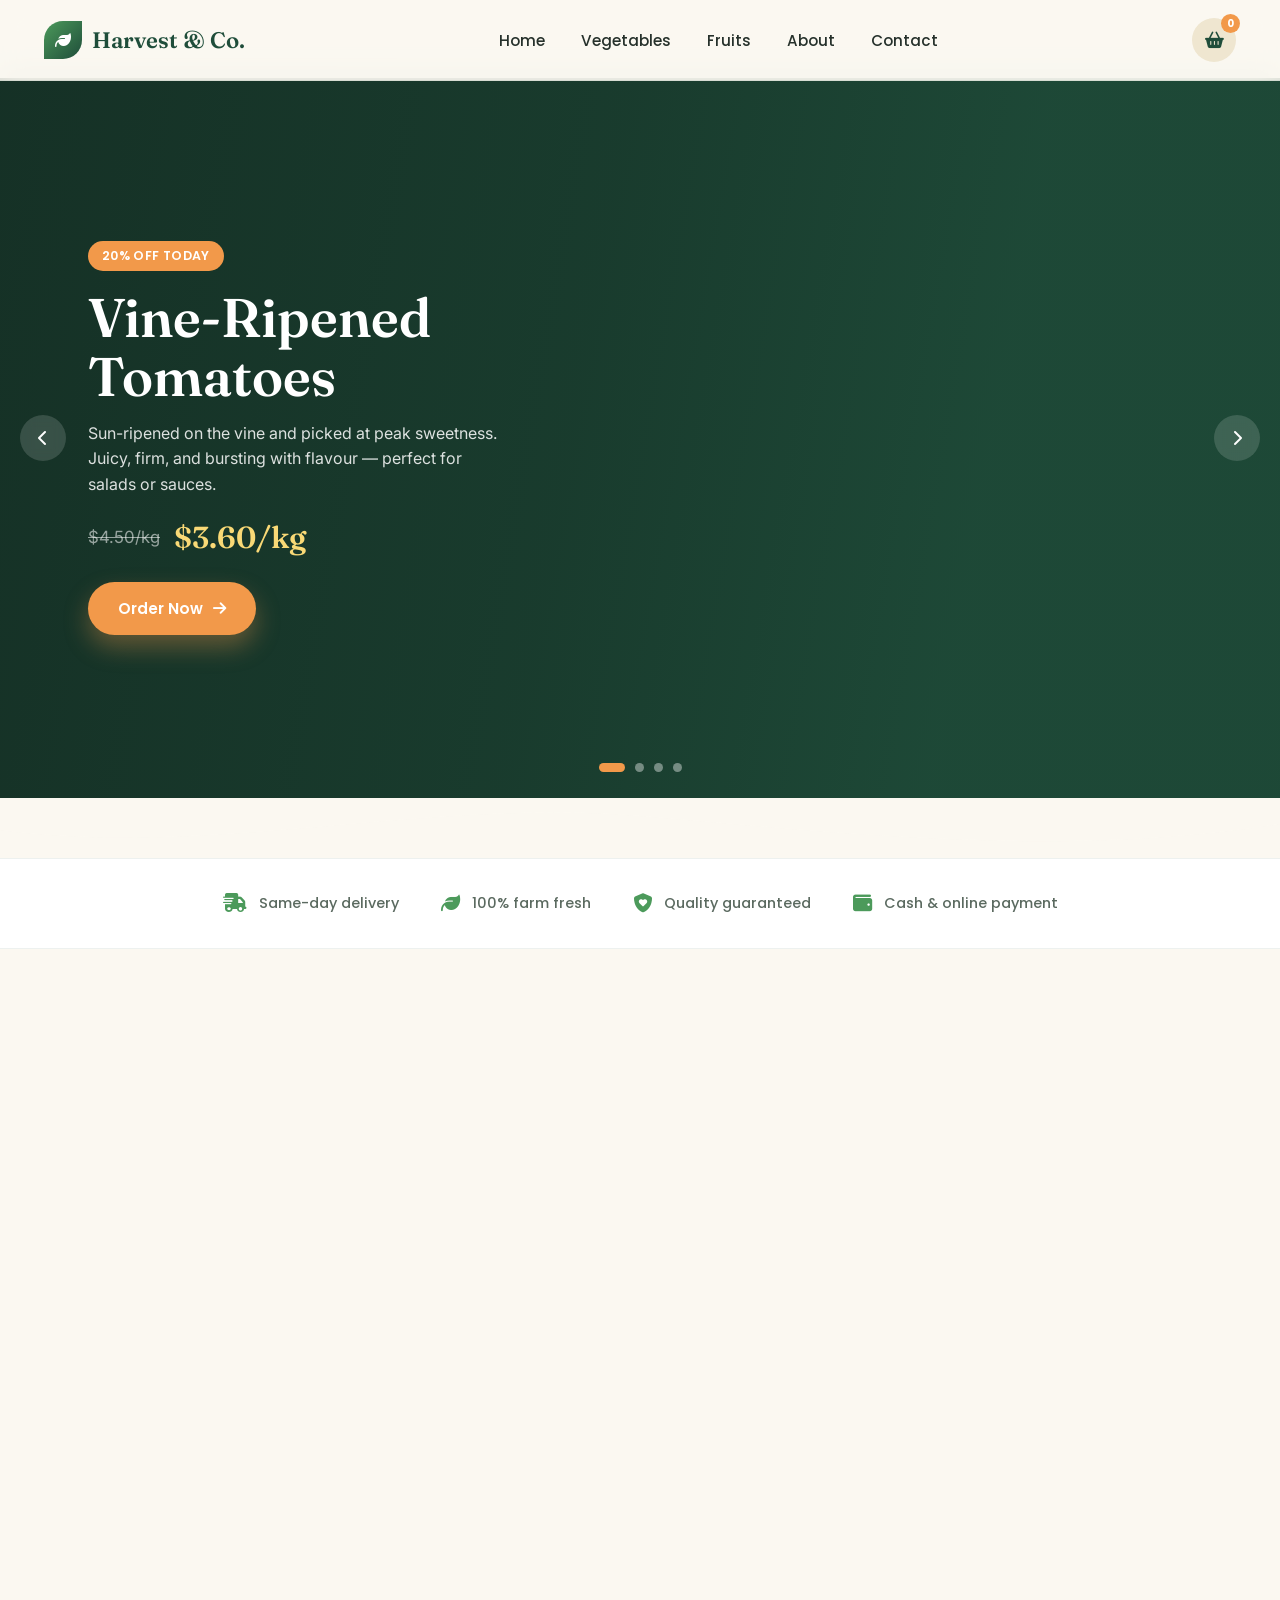
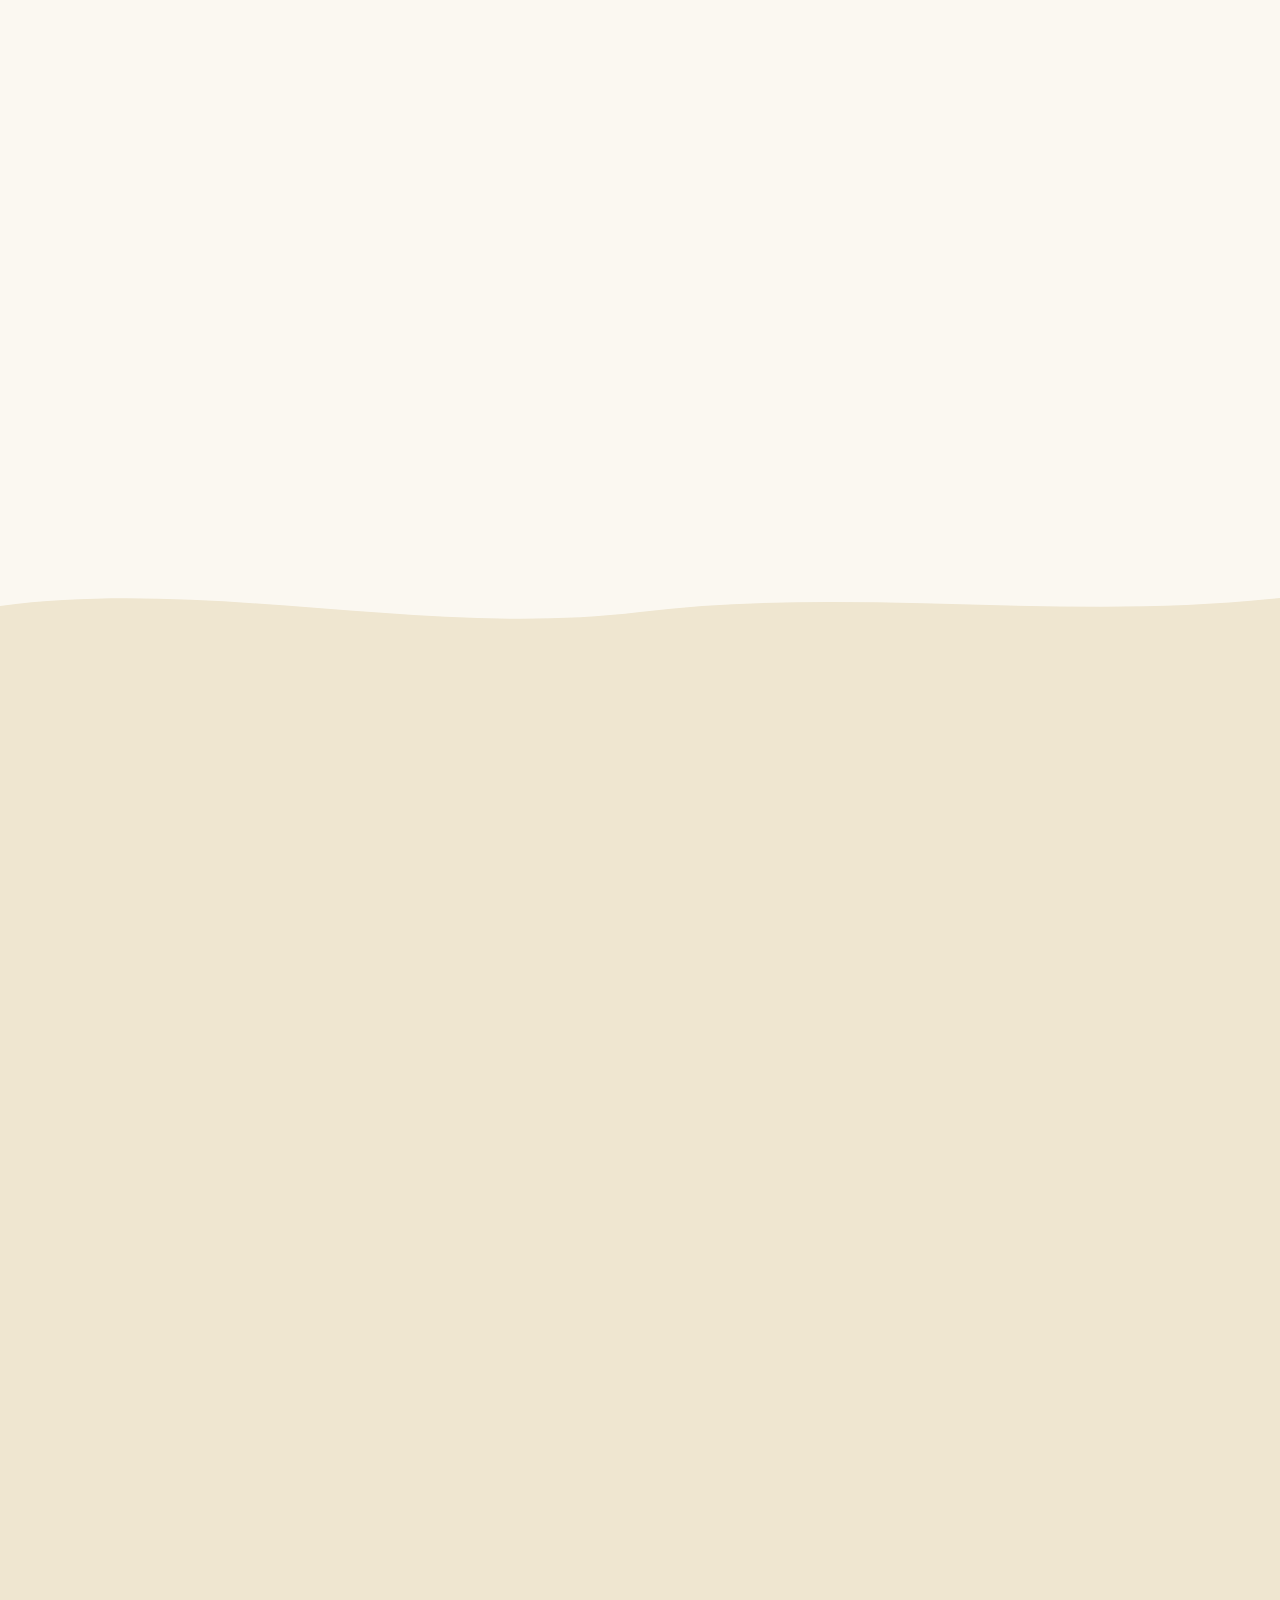
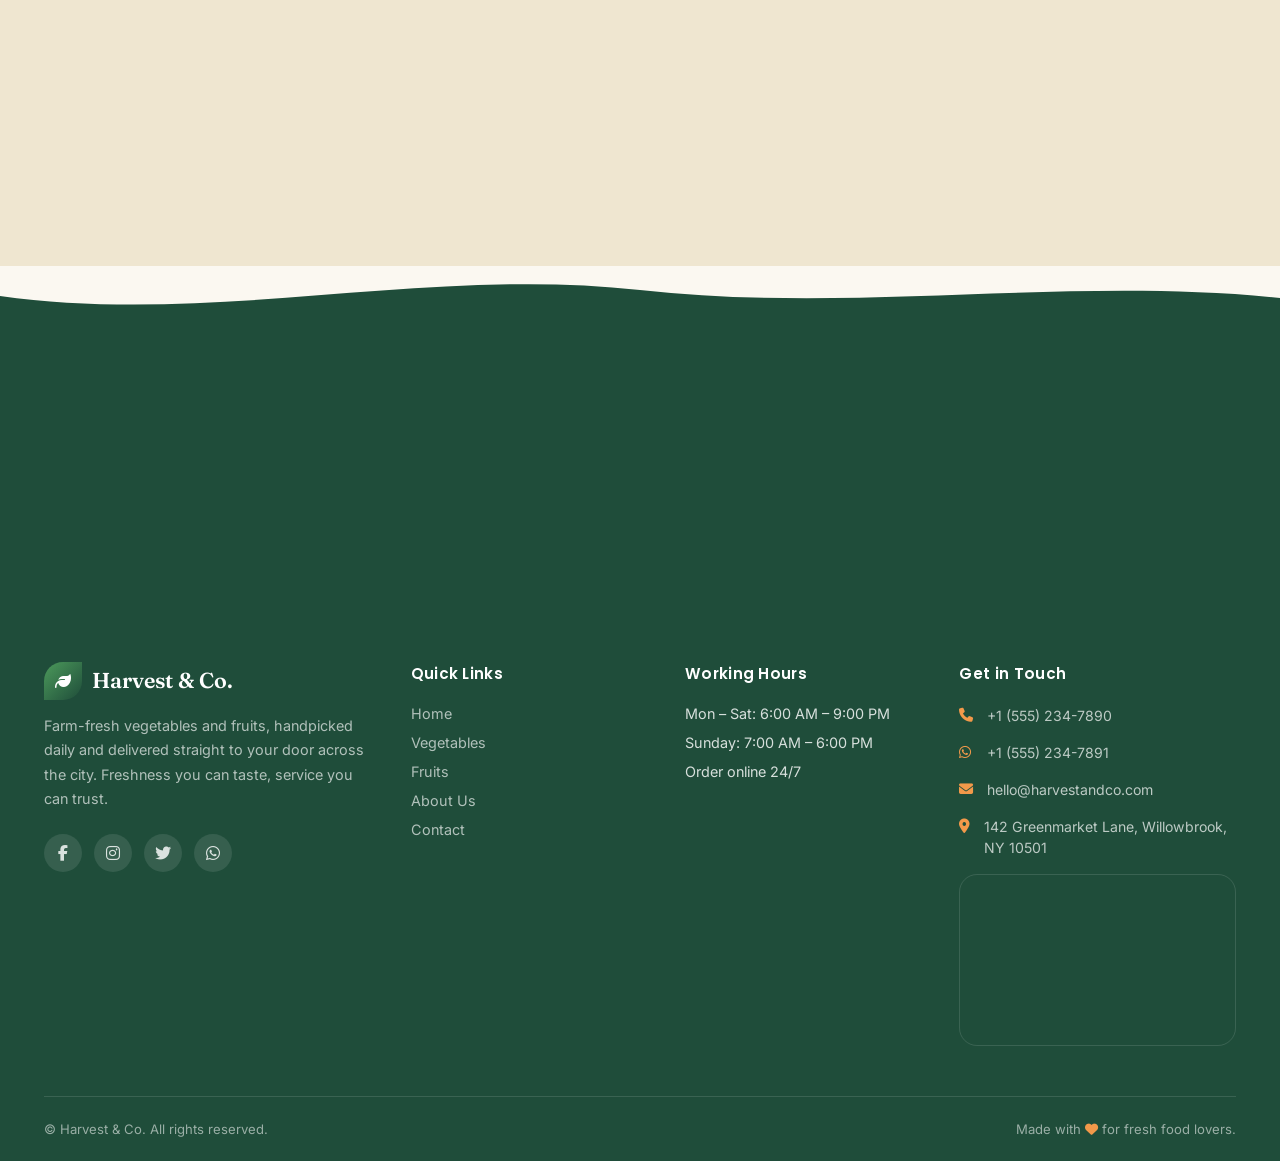
==== commit 8dc0c66c: "Update index.html" ====
--- a/index.html
+++ b/index.html
@@ -3,7 +3,7 @@
 <head>
 <meta charset="UTF-8">
 <meta name="viewport" content="width=device-width, initial-scale=1.0">
-<title>Vegcut. — Fresh Vegetables & Fruits Delivered</title>
+<title>Harvest & Co. — Fresh Vegetables & Fruits Delivered</title>
 <meta name="description" content="Farm-fresh vegetables and fruits delivered to your door. Handpicked daily, delivered with care.">
 
 <link rel="preconnect" href="https://fonts.googleapis.com">
@@ -11,353 +11,17 @@
 <link href="https://fonts.googleapis.com/css2?family=Fraunces:opsz,wght@9..144,300;9..144,500;9..144,600;9..144,700&family=Inter:wght@400;500;600&family=Poppins:wght@500;600;700&display=swap" rel="stylesheet">
 <link rel="stylesheet" href="https://cdnjs.cloudflare.com/ajax/libs/font-awesome/6.5.1/css/all.min.css">
 
-<style>
-/* ============ RESET & TOKENS ============ */
-*,*::before,*::after{box-sizing:border-box;margin:0;padding:0;}
-:root{
-  --green-deep:#1F4D3A;
-  --green-fresh:#4C9A5B;
-  --green-fresh-dark:#3d7f49;
-  --orange:#F2994A;
-  --orange-dark:#e07f2a;
-  --cream:#FBF8F1;
-  --tan:#EFE6D0;
-  --charcoal:#26312B;
-  --charcoal-soft:#5b6a60;
-  --white:#ffffff;
-  --radius-lg:28px;
-  --radius-md:18px;
-  --radius-sm:10px;
-  --shadow-soft:0 10px 30px rgba(31,77,58,0.08);
-  --shadow-lift:0 20px 40px rgba(31,77,58,0.16);
-  --ease:cubic-bezier(.4,0,.2,1);
-}
-html{scroll-behavior:smooth;}
-body{
-  font-family:'Inter',sans-serif;
-  color:var(--charcoal);
-  background:var(--cream);
-  overflow-x:hidden;
-  -webkit-font-smoothing:antialiased;
-}
-h1,h2,h3,.font-display{font-family:'Fraunces',serif;}
-.font-ui{font-family:'Poppins',sans-serif;}
-img{display:block;max-width:100%;}
-a{text-decoration:none;color:inherit;}
-button{font-family:inherit;cursor:pointer;border:none;background:none;}
-ul{list-style:none;}
-.container{width:100%;max-width:1240px;margin:0 auto;padding:0 24px;}
-section{position:relative;}
-
-/* respect reduced motion */
-@media (prefers-reduced-motion:reduce){
-  html{scroll-behavior:auto;}
-  *,*::before,*::after{animation-duration:0.001ms !important;animation-iteration-count:1 !important;transition-duration:0.001ms !important;}
-}
-
-/* ============ PAGE LOADER ============ */
-#loader{
-  position:fixed;inset:0;background:var(--green-deep);
-  display:flex;align-items:center;justify-content:center;flex-direction:column;gap:16px;
-  z-index:9999;transition:opacity .6s var(--ease),visibility .6s var(--ease);
-}
-#loader.hide{opacity:0;visibility:hidden;}
-.loader-leaf{
-  width:56px;height:56px;border-radius:50% 0;
-  background:var(--orange);
-  animation:spinLeaf 1.1s ease-in-out infinite;
-}
-@keyframes spinLeaf{
-  0%{transform:rotate(0deg) scale(1);}
-  50%{transform:rotate(180deg) scale(1.15);}
-  100%{transform:rotate(360deg) scale(1);}
-}
-.loader-text{color:var(--cream);font-family:'Fraunces',serif;font-size:1.1rem;letter-spacing:.04em;opacity:.9;}
-
-/* ============ SCROLL REVEAL ============ */
-.reveal{opacity:0;transform:translateY(28px);transition:opacity .7s var(--ease),transform .7s var(--ease);}
-.reveal.in{opacity:1;transform:translateY(0);}
-.reveal-stagger.in{transition-delay:calc(var(--i) * 80ms);}
-
-/* ============ HEADER ============ */
-header{
-  position:fixed;top:0;left:0;right:0;z-index:1000;
-  background:rgba(251,248,241,0.85);
-  backdrop-filter:blur(14px);
-  -webkit-backdrop-filter:blur(14px);
-  border-bottom:1px solid rgba(31,77,58,0.08);
-  transition:padding .35s var(--ease),box-shadow .35s var(--ease),background .35s var(--ease);
-  padding:18px 0;
-}
-header.scrolled{
-  padding:10px 0;
-  box-shadow:0 8px 24px rgba(31,77,58,0.08);
-  background:rgba(251,248,241,0.97);
-}
-.nav-wrap{display:flex;align-items:center;justify-content:space-between;}
-.logo{display:flex;align-items:center;gap:10px;font-family:'Fraunces',serif;font-weight:600;font-size:1.4rem;color:var(--green-deep);}
-.logo-mark{
-  width:38px;height:38px;border-radius:50% 0;
-  background:linear-gradient(135deg,var(--green-fresh),var(--green-deep));
-  display:flex;align-items:center;justify-content:center;color:var(--white);font-size:1rem;
-  transition:transform .4s var(--ease);
-}
-.logo:hover .logo-mark{transform:rotate(-18deg) scale(1.08);}
-.nav-links{display:flex;gap:36px;font-family:'Poppins',sans-serif;font-weight:500;font-size:.95rem;}
-.nav-links a{position:relative;color:var(--charcoal);padding:6px 0;transition:color .3s;}
-.nav-links a::after{
-  content:'';position:absolute;left:0;bottom:0;width:0;height:2px;background:var(--orange);
-  transition:width .35s var(--ease);
-}
-.nav-links a:hover{color:var(--green-deep);}
-.nav-links a:hover::after{width:100%;}
-.nav-right{display:flex;align-items:center;gap:22px;}
-.cart-btn{
-  position:relative;width:44px;height:44px;border-radius:50%;
-  background:var(--tan);display:flex;align-items:center;justify-content:center;
-  color:var(--green-deep);font-size:1.05rem;
-  transition:background .3s,transform .3s;
-}
-.cart-btn:hover{background:var(--orange);color:var(--white);transform:translateY(-2px);}
-.cart-count{
-  position:absolute;top:-4px;right:-4px;background:var(--orange);color:var(--white);
-  font-size:.65rem;font-weight:700;width:19px;height:19px;border-radius:50%;
-  display:flex;align-items:center;justify-content:center;font-family:'Poppins',sans-serif;
-  transition:transform .25s var(--ease);
-}
-.cart-count.bump{animation:bump .35s var(--ease);}
-@keyframes bump{0%{transform:scale(1);}40%{transform:scale(1.5);}100%{transform:scale(1);}}
-.hamburger{display:none;width:26px;height:20px;position:relative;flex-direction:column;justify-content:space-between;}
-.hamburger span{display:block;height:2px;width:100%;background:var(--green-deep);border-radius:2px;transition:all .35s var(--ease);}
-.hamburger.open span:nth-child(1){transform:translateY(9px) rotate(45deg);}
-.hamburger.open span:nth-child(2){opacity:0;}
-.hamburger.open span:nth-child(3){transform:translateY(-9px) rotate(-45deg);}
-
-.mobile-menu{
-  display:none;position:fixed;top:0;right:0;bottom:0;width:min(78vw,320px);
-  background:var(--white);z-index:1100;padding:100px 32px 32px;
-  flex-direction:column;gap:26px;font-family:'Poppins',sans-serif;font-weight:500;
-  transform:translateX(100%);transition:transform .45s var(--ease);
-  box-shadow:-10px 0 40px rgba(0,0,0,.12);
-}
-.mobile-menu.open{transform:translateX(0);}
-.mobile-menu a{font-size:1.1rem;color:var(--charcoal);}
-.menu-backdrop{
-  display:none;position:fixed;inset:0;background:rgba(31,77,58,.35);z-index:1050;
-  opacity:0;transition:opacity .4s var(--ease);
-}
-.menu-backdrop.open{opacity:1;}
-
-@media(max-width:860px){
-  .nav-links{display:none;}
-  .hamburger{display:flex;}
-  .mobile-menu,.menu-backdrop{display:flex;}
-}
-
-/* ============ HERO CAROUSEL ============ */
-.hero{
-  position:relative;margin-top:78px;height:min(88vh,720px);min-height:520px;overflow:hidden;
-  background:var(--green-deep);
-}
-.slides{position:relative;width:100%;height:100%;}
-.slide{
-  position:absolute;inset:0;display:flex;align-items:center;
-  opacity:0;visibility:hidden;transition:opacity 1s var(--ease);
-}
-.slide.active{opacity:1;visibility:visible;z-index:2;}
-.slide-bg{
-  position:absolute;inset:0;background-size:cover;background-position:center;
-  transform:scale(1.08);transition:transform 8s linear;
-}
-.slide.active .slide-bg{transform:scale(1);}
-.slide-overlay{
-  position:absolute;inset:0;
-  background:linear-gradient(100deg,rgba(20,45,35,.88) 0%,rgba(20,45,35,.55) 45%,rgba(20,45,35,.15) 75%);
-}
-.slide-content{
-  position:relative;z-index:3;color:var(--white);max-width:520px;
-  padding:0 24px;margin-left:5%;
-}
-.slide-badge{
-  display:inline-flex;align-items:center;gap:6px;background:var(--orange);color:var(--white);
-  font-family:'Poppins',sans-serif;font-weight:600;font-size:.78rem;padding:6px 14px;border-radius:30px;
-  margin-bottom:18px;letter-spacing:.03em;
-  opacity:0;transform:translateY(16px);
-}
-.slide.active .slide-badge{animation:riseIn .7s var(--ease) .15s forwards;}
-.slide-title{font-size:clamp(2.1rem,5vw,3.4rem);font-weight:600;line-height:1.08;margin-bottom:14px;
-  opacity:0;transform:translateY(20px);}
-.slide.active .slide-title{animation:riseIn .7s var(--ease) .3s forwards;}
-.slide-desc{font-size:1rem;line-height:1.6;color:rgba(255,255,255,.85);margin-bottom:20px;max-width:420px;
-  opacity:0;transform:translateY(20px);}
-.slide.active .slide-desc{animation:riseIn .7s var(--ease) .45s forwards;}
-.price-row{display:flex;align-items:center;gap:14px;margin-bottom:26px;
-  opacity:0;transform:translateY(20px);}
-.slide.active .price-row{animation:riseIn .7s var(--ease) .55s forwards;}
-.price-old{font-size:1.05rem;color:rgba(255,255,255,.55);text-decoration:line-through;}
-.price-new{font-family:'Fraunces',serif;font-size:1.9rem;font-weight:600;color:#F9D976;}
-@keyframes riseIn{to{opacity:1;transform:translateY(0);}}
-
-.btn{
-  display:inline-flex;align-items:center;gap:10px;font-family:'Poppins',sans-serif;font-weight:600;
-  font-size:.95rem;padding:15px 30px;border-radius:50px;transition:transform .3s var(--ease),box-shadow .3s var(--ease),background .3s;
-}
-.btn-primary{background:var(--orange);color:var(--white);box-shadow:0 12px 24px rgba(242,153,74,.35);}
-.btn-primary:hover{transform:translateY(-3px);box-shadow:0 16px 30px rgba(242,153,74,.45);background:var(--orange-dark);}
-.btn-outline{background:transparent;border:1.5px solid rgba(255,255,255,.5);color:var(--white);}
-.btn-outline:hover{background:rgba(255,255,255,.12);border-color:var(--white);}
-.slide-cta{opacity:0;transform:translateY(20px);}
-.slide.active .slide-cta{animation:riseIn .7s var(--ease) .65s forwards;}
-
-.hero-arrow{
-  position:absolute;top:50%;transform:translateY(-50%);z-index:5;
-  width:46px;height:46px;border-radius:50%;background:rgba(255,255,255,.15);
-  color:var(--white);display:flex;align-items:center;justify-content:center;font-size:1rem;
-  backdrop-filter:blur(6px);transition:background .3s,transform .3s;
-}
-.hero-arrow:hover{background:rgba(255,255,255,.3);transform:translateY(-50%) scale(1.08);}
-.hero-arrow.prev{left:20px;}
-.hero-arrow.next{right:20px;}
-.hero-dots{position:absolute;bottom:26px;left:0;right:0;z-index:5;display:flex;justify-content:center;gap:10px;}
-.dot{width:9px;height:9px;border-radius:50%;background:rgba(255,255,255,.4);transition:all .35s var(--ease);}
-.dot.active{width:26px;border-radius:6px;background:var(--orange);}
-
-@media(max-width:640px){
-  .hero-arrow{width:38px;height:38px;}
-  .slide-content{margin-left:0;padding:0 20px;max-width:100%;}
-}
-
-/* ============ WAVE DIVIDER (signature) ============ */
-.wave{display:block;width:100%;line-height:0;position:relative;z-index:4;}
-.wave svg{width:100%;height:60px;display:block;}
-.wave-into-cream path{fill:var(--cream);}
-.wave-cream-to-tan path{fill:var(--tan);}
-.wave-tan-to-deep path{fill:var(--green-deep);}
-
-/* ============ SECTION HEADERS ============ */
-.section-pad{padding:90px 0 100px;}
-.section-head{text-align:center;max-width:600px;margin:0 auto 54px;}
-.eyebrow{
-  font-family:'Poppins',sans-serif;font-weight:600;font-size:.78rem;letter-spacing:.12em;text-transform:uppercase;
-  color:var(--green-fresh-dark);display:inline-flex;align-items:center;gap:8px;margin-bottom:14px;
-}
-.eyebrow::before,.eyebrow::after{content:'';width:22px;height:1.5px;background:var(--orange);}
-.section-title{font-size:clamp(1.9rem,3.6vw,2.7rem);font-weight:600;color:var(--green-deep);margin-bottom:12px;}
-.section-sub{color:var(--charcoal-soft);font-size:1.02rem;line-height:1.6;}
-
-/* ============ PRODUCT GRID ============ */
-.grid{display:grid;grid-template-columns:repeat(3,1fr);gap:32px;}
-@media(max-width:900px){.grid{grid-template-columns:repeat(2,1fr);gap:24px;}}
-@media(max-width:560px){.grid{grid-template-columns:1fr;}}
-
-.card{
-  background:var(--white);border-radius:var(--radius-lg);overflow:hidden;
-  box-shadow:var(--shadow-soft);transition:transform .45s var(--ease),box-shadow .45s var(--ease);
-  display:flex;flex-direction:column;
-}
-.card:hover{transform:translateY(-10px);box-shadow:var(--shadow-lift);}
-.card-img-wrap{position:relative;height:220px;overflow:hidden;}
-.card-img-wrap img{width:100%;height:100%;object-fit:cover;transition:transform .6s var(--ease);}
-.card:hover .card-img-wrap img{transform:scale(1.12);}
-.card-badge{
-  position:absolute;top:14px;left:14px;background:var(--orange);color:var(--white);
-  font-family:'Poppins',sans-serif;font-weight:700;font-size:.72rem;padding:6px 12px;border-radius:30px;
-  box-shadow:0 6px 14px rgba(242,153,74,.4);
-}
-.card-fav{
-  position:absolute;top:14px;right:14px;width:36px;height:36px;border-radius:50%;
-  background:rgba(255,255,255,.9);display:flex;align-items:center;justify-content:center;color:var(--charcoal-soft);
-  transition:color .3s,transform .3s;
-}
-.card-fav:hover{color:var(--orange);transform:scale(1.1);}
-.card-body{padding:22px 22px 24px;display:flex;flex-direction:column;flex:1;}
-.card-name{font-family:'Fraunces',serif;font-size:1.25rem;font-weight:600;color:var(--charcoal);margin-bottom:6px;}
-.card-desc{font-size:.88rem;color:var(--charcoal-soft);line-height:1.55;margin-bottom:16px;flex:1;}
-.card-footer{display:flex;align-items:center;justify-content:space-between;gap:10px;}
-
-/* farm tag price */
-.price-tag{position:relative;display:flex;align-items:baseline;gap:6px;}
-.tag-hole{
-  position:absolute;left:-13px;top:50%;transform:translateY(-50%);
-  width:8px;height:8px;border-radius:50%;background:var(--cream);border:1.5px solid var(--tan);
-}
-.price-current{font-family:'Fraunces',serif;font-weight:600;font-size:1.2rem;color:var(--green-deep);}
-.price-strike{font-size:.82rem;color:#b8b0a0;text-decoration:line-through;}
-
-.add-btn{
-  display:flex;align-items:center;gap:8px;background:var(--tan);color:var(--green-deep);
-  font-family:'Poppins',sans-serif;font-weight:600;font-size:.83rem;padding:11px 18px;border-radius:40px;
-  transition:background .3s,color .3s,transform .3s;
-}
-.add-btn:hover{background:var(--green-fresh);color:var(--white);transform:translateY(-2px);}
-.add-btn.added{background:var(--green-deep);color:var(--white);}
-.add-btn i{transition:transform .3s;}
-.add-btn:active i{transform:scale(1.3) rotate(15deg);}
-
-.section-veg{background:var(--cream);}
-.section-fruit{background:var(--tan);}
-
-/* trust strip */
-.trust-strip{
-  display:flex;flex-wrap:wrap;justify-content:center;gap:42px;padding:34px 0;
-  background:var(--white);border-top:1px solid rgba(31,77,58,.08);border-bottom:1px solid rgba(31,77,58,.08);
-}
-.trust-item{display:flex;align-items:center;gap:12px;font-family:'Poppins',sans-serif;font-weight:500;font-size:.9rem;color:var(--charcoal-soft);}
-.trust-item i{color:var(--green-fresh);font-size:1.2rem;}
-
-/* ============ FOOTER ============ */
-footer{background:var(--green-deep);color:rgba(255,255,255,.82);padding-top:70px;}
-.footer-grid{
-  display:grid;grid-template-columns:1.4fr 1fr 1fr 1.2fr;gap:44px;padding-bottom:50px;
-}
-@media(max-width:900px){.footer-grid{grid-template-columns:1fr 1fr;}}
-@media(max-width:560px){.footer-grid{grid-template-columns:1fr;}}
-.footer-logo{display:flex;align-items:center;gap:10px;font-family:'Fraunces',serif;font-weight:600;font-size:1.35rem;color:var(--white);margin-bottom:14px;}
-.footer-about{font-size:.9rem;line-height:1.7;color:rgba(255,255,255,.65);margin-bottom:22px;}
-.social-row{display:flex;gap:12px;}
-.social-icon{
-  width:38px;height:38px;border-radius:50%;background:rgba(255,255,255,.1);
-  display:flex;align-items:center;justify-content:center;transition:background .3s,transform .3s;
-}
-.social-icon:hover{background:var(--orange);transform:translateY(-3px);}
-.footer-heading{font-family:'Poppins',sans-serif;font-weight:600;font-size:.95rem;color:var(--white);margin-bottom:20px;letter-spacing:.02em;}
-.footer-links li{margin-bottom:12px;font-size:.9rem;}
-.footer-links a{color:rgba(255,255,255,.65);transition:color .3s,padding-left .3s;display:inline-block;}
-.footer-links a:hover{color:var(--orange);padding-left:4px;}
-.contact-list li{display:flex;gap:12px;margin-bottom:16px;font-size:.88rem;color:rgba(255,255,255,.7);line-height:1.5;}
-.contact-list i{color:var(--orange);margin-top:3px;width:16px;}
-.map-embed{border-radius:var(--radius-md);overflow:hidden;margin-top:10px;filter:grayscale(.2) contrast(1.05);border:1px solid rgba(255,255,255,.12);}
-.map-embed iframe{width:100%;height:170px;border:0;display:block;}
-.footer-bottom{
-  border-top:1px solid rgba(255,255,255,.12);padding:24px 0;display:flex;flex-wrap:wrap;gap:10px;
-  align-items:center;justify-content:space-between;font-size:.82rem;color:rgba(255,255,255,.55);
-}
-
-/* ============ BACK TO TOP ============ */
-.to-top{
-  position:fixed;bottom:26px;right:26px;width:50px;height:50px;border-radius:50%;
-  background:var(--green-deep);color:var(--white);display:flex;align-items:center;justify-content:center;
-  box-shadow:0 12px 26px rgba(31,77,58,.35);z-index:900;
-  opacity:0;visibility:hidden;transform:translateY(16px);
-  transition:opacity .4s var(--ease),transform .4s var(--ease),background .3s,visibility .4s;
-}
-.to-top.show{opacity:1;visibility:visible;transform:translateY(0);}
-.to-top:hover{background:var(--orange);}
-
-/* utility */
-.center-cta{display:flex;justify-content:center;margin-top:50px;}
-::selection{background:var(--orange);color:#fff;}
-</style>
+<link rel="stylesheet" href="style.css">
 </head>
 <body>
 
 <!-- LOADER -->
-<div id="loader"><div class="loader-leaf"></div><div class="loader-text">Vegcut &amp; Co.</div></div>
+<div id="loader"><div class="loader-leaf"></div><div class="loader-text">Harvest &amp; Co.</div></div>
 
 <!-- HEADER -->
 <header id="siteHeader">
   <div class="container nav-wrap">
-    <a href="#home" class="logo"><span class="logo-mark"><i class="fa-solid fa-leaf"></i></span>Vegcut &nbsp;&amp;&nbsp;Co.</a>
+    <a href="#home" class="logo"><span class="logo-mark"><i class="fa-solid fa-leaf"></i></span>Harvest&nbsp;&amp;&nbsp;Co.</a>
     <nav class="nav-links">
       <a href="#home">Home</a>
       <a href="#vegetables">Vegetables</a>
@@ -366,7 +30,7 @@
       <a href="#contact">Contact</a>
     </nav>
     <div class="nav-right">
-      <button class="cart-btn" aria-label="Cart"><i class="fa-solid fa-basket-shopping"></i><span class="cart-count" id="cartCount">0</span></button>
+      <a href="cart.html" class="cart-btn" aria-label="View cart"><i class="fa-solid fa-basket-shopping"></i><span class="cart-count" id="cartCount">0</span></a>
       <button class="hamburger" id="hamburger" aria-label="Menu"><span></span><span></span><span></span></button>
     </div>
   </div>
@@ -379,6 +43,7 @@
   <a href="#fruits">Fruits</a>
   <a href="#about">About</a>
   <a href="#contact">Contact</a>
+  <a href="cart.html"><i class="fa-solid fa-basket-shopping" style="margin-right:8px;color:var(--orange);"></i>Cart</a>
 </nav>
 
 <!-- HERO CAROUSEL -->
@@ -534,10 +199,10 @@
       <div>
         <div class="footer-heading">Get in Touch</div>
         <ul class="contact-list">
-          <li><i class="fa-solid fa-phone"><i>+91 7011637832</i></li>
-          <li><i class="fa-brands fa-whatsapp"></i>+91 7011637832</li>
-          <li><i class="fa-solid fa-envelope"></i></li>
-          <li><i class="fa-solid fa-location-dot"></i>Omicron 1, lal building</li>
+          <li><i class="fa-solid fa-phone"></i>+1 (555) 234-7890</li>
+          <li><i class="fa-brands fa-whatsapp"></i>+1 (555) 234-7891</li>
+          <li><i class="fa-solid fa-envelope"></i>hello@harvestandco.com</li>
+          <li><i class="fa-solid fa-location-dot"></i>142 Greenmarket Lane, Willowbrook, NY 10501</li>
         </ul>
         <div class="map-embed">
           <iframe src="https://www.google.com/maps?q=New%20York&output=embed" loading="lazy" referrerpolicy="no-referrer-when-downgrade" title="Store location map"></iframe>
@@ -547,7 +212,7 @@
     </div>
 
     <div class="footer-bottom">
-      <span>© <span id="year"></span> Vegcut &amp; Co. All rights reserved.</span>
+      <span>© <span id="year"></span> Harvest &amp; Co. All rights reserved.</span>
       <span>Made with <i class="fa-solid fa-heart" style="color:var(--orange);"></i> for fresh food lovers.</span>
     </div>
   </div>
@@ -555,6 +220,7 @@
 
 <button class="to-top" id="toTop" aria-label="Back to top"><i class="fa-solid fa-arrow-up"></i></button>
 
+<script src="cart.js"></script>
 <script>
 /* ============ PRODUCT DATA ============ */
 const veggies = [
@@ -592,7 +258,7 @@
             <span class="price-current">$${p.price}</span>
             ${p.old ? `<span class="price-strike">$${p.old}</span>` : ``}
           </div>
-          <button class="add-btn" type="button"><i class="fa-solid fa-basket-shopping"></i>Add</button>
+          <button class="add-btn" type="button" data-name="${p.name}" data-price="${p.price}" data-img="${p.img}"><i class="fa-solid fa-basket-shopping"></i>Add</button>
         </div>
       </div>
     </div>
@@ -660,7 +326,7 @@
 document.getElementById('prevSlide').addEventListener('click', prev);
 resetTimer();
 
-/* ============ CART ============ */
+/* ============ CART (shared via localStorage, see cart.js) ============ */
 const cartCountEl = document.getElementById('cartCount');
 
 function refreshCartCount(){
@@ -694,8 +360,6 @@
   icon.classList.toggle('fa-solid');
 });
 
-
-
 /* ============ SCROLL REVEAL ============ */
 const io = new IntersectionObserver((entries)=>{
   entries.forEach(entry=>{
--- a/style.css
+++ b/style.css
@@ -0,0 +1,335 @@
+/* ============ RESET & TOKENS ============ */
+*,*::before,*::after{box-sizing:border-box;margin:0;padding:0;}
+:root{
+  --green-deep:#1F4D3A;
+  --green-fresh:#4C9A5B;
+  --green-fresh-dark:#3d7f49;
+  --orange:#F2994A;
+  --orange-dark:#e07f2a;
+  --cream:#FBF8F1;
+  --tan:#EFE6D0;
+  --charcoal:#26312B;
+  --charcoal-soft:#5b6a60;
+  --white:#ffffff;
+  --radius-lg:28px;
+  --radius-md:18px;
+  --radius-sm:10px;
+  --shadow-soft:0 10px 30px rgba(31,77,58,0.08);
+  --shadow-lift:0 20px 40px rgba(31,77,58,0.16);
+  --ease:cubic-bezier(.4,0,.2,1);
+}
+html{scroll-behavior:smooth;}
+body{
+  font-family:'Inter',sans-serif;
+  color:var(--charcoal);
+  background:var(--cream);
+  overflow-x:hidden;
+  -webkit-font-smoothing:antialiased;
+}
+h1,h2,h3,.font-display{font-family:'Fraunces',serif;}
+.font-ui{font-family:'Poppins',sans-serif;}
+img{display:block;max-width:100%;}
+a{text-decoration:none;color:inherit;}
+button{font-family:inherit;cursor:pointer;border:none;background:none;}
+ul{list-style:none;}
+.container{width:100%;max-width:1240px;margin:0 auto;padding:0 24px;}
+section{position:relative;}
+
+/* respect reduced motion */
+@media (prefers-reduced-motion:reduce){
+  html{scroll-behavior:auto;}
+  *,*::before,*::after{animation-duration:0.001ms !important;animation-iteration-count:1 !important;transition-duration:0.001ms !important;}
+}
+
+/* ============ PAGE LOADER ============ */
+#loader{
+  position:fixed;inset:0;background:var(--green-deep);
+  display:flex;align-items:center;justify-content:center;flex-direction:column;gap:16px;
+  z-index:9999;transition:opacity .6s var(--ease),visibility .6s var(--ease);
+}
+#loader.hide{opacity:0;visibility:hidden;}
+.loader-leaf{
+  width:56px;height:56px;border-radius:50% 0;
+  background:var(--orange);
+  animation:spinLeaf 1.1s ease-in-out infinite;
+}
+@keyframes spinLeaf{
+  0%{transform:rotate(0deg) scale(1);}
+  50%{transform:rotate(180deg) scale(1.15);}
+  100%{transform:rotate(360deg) scale(1);}
+}
+.loader-text{color:var(--cream);font-family:'Fraunces',serif;font-size:1.1rem;letter-spacing:.04em;opacity:.9;}
+
+/* ============ SCROLL REVEAL ============ */
+.reveal{opacity:0;transform:translateY(28px);transition:opacity .7s var(--ease),transform .7s var(--ease);}
+.reveal.in{opacity:1;transform:translateY(0);}
+.reveal-stagger.in{transition-delay:calc(var(--i) * 80ms);}
+
+/* ============ HEADER ============ */
+header{
+  position:fixed;top:0;left:0;right:0;z-index:1000;
+  background:rgba(251,248,241,0.85);
+  backdrop-filter:blur(14px);
+  -webkit-backdrop-filter:blur(14px);
+  border-bottom:1px solid rgba(31,77,58,0.08);
+  transition:padding .35s var(--ease),box-shadow .35s var(--ease),background .35s var(--ease);
+  padding:18px 0;
+}
+header.scrolled{
+  padding:10px 0;
+  box-shadow:0 8px 24px rgba(31,77,58,0.08);
+  background:rgba(251,248,241,0.97);
+}
+.nav-wrap{display:flex;align-items:center;justify-content:space-between;}
+.logo{display:flex;align-items:center;gap:10px;font-family:'Fraunces',serif;font-weight:600;font-size:1.4rem;color:var(--green-deep);}
+.logo-mark{
+  width:38px;height:38px;border-radius:50% 0;
+  background:linear-gradient(135deg,var(--green-fresh),var(--green-deep));
+  display:flex;align-items:center;justify-content:center;color:var(--white);font-size:1rem;
+  transition:transform .4s var(--ease);
+}
+.logo:hover .logo-mark{transform:rotate(-18deg) scale(1.08);}
+.nav-links{display:flex;gap:36px;font-family:'Poppins',sans-serif;font-weight:500;font-size:.95rem;}
+.nav-links a{position:relative;color:var(--charcoal);padding:6px 0;transition:color .3s;}
+.nav-links a::after{
+  content:'';position:absolute;left:0;bottom:0;width:0;height:2px;background:var(--orange);
+  transition:width .35s var(--ease);
+}
+.nav-links a:hover{color:var(--green-deep);}
+.nav-links a:hover::after{width:100%;}
+.nav-right{display:flex;align-items:center;gap:22px;}
+.cart-btn{
+  position:relative;width:44px;height:44px;border-radius:50%;
+  background:var(--tan);display:flex;align-items:center;justify-content:center;
+  color:var(--green-deep);font-size:1.05rem;
+  transition:background .3s,transform .3s;
+}
+.cart-btn:hover{background:var(--orange);color:var(--white);transform:translateY(-2px);}
+.cart-count{
+  position:absolute;top:-4px;right:-4px;background:var(--orange);color:var(--white);
+  font-size:.65rem;font-weight:700;width:19px;height:19px;border-radius:50%;
+  display:flex;align-items:center;justify-content:center;font-family:'Poppins',sans-serif;
+  transition:transform .25s var(--ease);
+}
+.cart-count.bump{animation:bump .35s var(--ease);}
+@keyframes bump{0%{transform:scale(1);}40%{transform:scale(1.5);}100%{transform:scale(1);}}
+.hamburger{display:none;width:26px;height:20px;position:relative;flex-direction:column;justify-content:space-between;}
+.hamburger span{display:block;height:2px;width:100%;background:var(--green-deep);border-radius:2px;transition:all .35s var(--ease);}
+.hamburger.open span:nth-child(1){transform:translateY(9px) rotate(45deg);}
+.hamburger.open span:nth-child(2){opacity:0;}
+.hamburger.open span:nth-child(3){transform:translateY(-9px) rotate(-45deg);}
+
+.mobile-menu{
+  display:none;position:fixed;top:0;right:0;bottom:0;width:min(78vw,320px);
+  background:var(--white);z-index:1100;padding:100px 32px 32px;
+  flex-direction:column;gap:26px;font-family:'Poppins',sans-serif;font-weight:500;
+  transform:translateX(100%);transition:transform .45s var(--ease);
+  box-shadow:-10px 0 40px rgba(0,0,0,.12);
+}
+.mobile-menu.open{transform:translateX(0);}
+.mobile-menu a{font-size:1.1rem;color:var(--charcoal);}
+.menu-backdrop{
+  display:none;position:fixed;inset:0;background:rgba(31,77,58,.35);z-index:1050;
+  opacity:0;transition:opacity .4s var(--ease);
+}
+.menu-backdrop.open{opacity:1;}
+
+@media(max-width:860px){
+  .nav-links{display:none;}
+  .hamburger{display:flex;}
+  .mobile-menu,.menu-backdrop{display:flex;}
+}
+
+/* ============ HERO CAROUSEL ============ */
+.hero{
+  position:relative;margin-top:78px;height:min(88vh,720px);min-height:520px;overflow:hidden;
+  background:var(--green-deep);
+}
+.slides{position:relative;width:100%;height:100%;}
+.slide{
+  position:absolute;inset:0;display:flex;align-items:center;
+  opacity:0;visibility:hidden;transition:opacity 1s var(--ease);
+}
+.slide.active{opacity:1;visibility:visible;z-index:2;}
+.slide-bg{
+  position:absolute;inset:0;background-size:cover;background-position:center;
+  transform:scale(1.08);transition:transform 8s linear;
+}
+.slide.active .slide-bg{transform:scale(1);}
+.slide-overlay{
+  position:absolute;inset:0;
+  background:linear-gradient(100deg,rgba(20,45,35,.88) 0%,rgba(20,45,35,.55) 45%,rgba(20,45,35,.15) 75%);
+}
+.slide-content{
+  position:relative;z-index:3;color:var(--white);max-width:520px;
+  padding:0 24px;margin-left:5%;
+}
+.slide-badge{
+  display:inline-flex;align-items:center;gap:6px;background:var(--orange);color:var(--white);
+  font-family:'Poppins',sans-serif;font-weight:600;font-size:.78rem;padding:6px 14px;border-radius:30px;
+  margin-bottom:18px;letter-spacing:.03em;
+  opacity:0;transform:translateY(16px);
+}
+.slide.active .slide-badge{animation:riseIn .7s var(--ease) .15s forwards;}
+.slide-title{font-size:clamp(2.1rem,5vw,3.4rem);font-weight:600;line-height:1.08;margin-bottom:14px;
+  opacity:0;transform:translateY(20px);}
+.slide.active .slide-title{animation:riseIn .7s var(--ease) .3s forwards;}
+.slide-desc{font-size:1rem;line-height:1.6;color:rgba(255,255,255,.85);margin-bottom:20px;max-width:420px;
+  opacity:0;transform:translateY(20px);}
+.slide.active .slide-desc{animation:riseIn .7s var(--ease) .45s forwards;}
+.price-row{display:flex;align-items:center;gap:14px;margin-bottom:26px;
+  opacity:0;transform:translateY(20px);}
+.slide.active .price-row{animation:riseIn .7s var(--ease) .55s forwards;}
+.price-old{font-size:1.05rem;color:rgba(255,255,255,.55);text-decoration:line-through;}
+.price-new{font-family:'Fraunces',serif;font-size:1.9rem;font-weight:600;color:#F9D976;}
+@keyframes riseIn{to{opacity:1;transform:translateY(0);}}
+
+.btn{
+  display:inline-flex;align-items:center;gap:10px;font-family:'Poppins',sans-serif;font-weight:600;
+  font-size:.95rem;padding:15px 30px;border-radius:50px;transition:transform .3s var(--ease),box-shadow .3s var(--ease),background .3s;
+}
+.btn-primary{background:var(--orange);color:var(--white);box-shadow:0 12px 24px rgba(242,153,74,.35);}
+.btn-primary:hover{transform:translateY(-3px);box-shadow:0 16px 30px rgba(242,153,74,.45);background:var(--orange-dark);}
+.btn-outline{background:transparent;border:1.5px solid rgba(255,255,255,.5);color:var(--white);}
+.btn-outline:hover{background:rgba(255,255,255,.12);border-color:var(--white);}
+.slide-cta{opacity:0;transform:translateY(20px);}
+.slide.active .slide-cta{animation:riseIn .7s var(--ease) .65s forwards;}
+
+.hero-arrow{
+  position:absolute;top:50%;transform:translateY(-50%);z-index:5;
+  width:46px;height:46px;border-radius:50%;background:rgba(255,255,255,.15);
+  color:var(--white);display:flex;align-items:center;justify-content:center;font-size:1rem;
+  backdrop-filter:blur(6px);transition:background .3s,transform .3s;
+}
+.hero-arrow:hover{background:rgba(255,255,255,.3);transform:translateY(-50%) scale(1.08);}
+.hero-arrow.prev{left:20px;}
+.hero-arrow.next{right:20px;}
+.hero-dots{position:absolute;bottom:26px;left:0;right:0;z-index:5;display:flex;justify-content:center;gap:10px;}
+.dot{width:9px;height:9px;border-radius:50%;background:rgba(255,255,255,.4);transition:all .35s var(--ease);}
+.dot.active{width:26px;border-radius:6px;background:var(--orange);}
+
+@media(max-width:640px){
+  .hero-arrow{width:38px;height:38px;}
+  .slide-content{margin-left:0;padding:0 20px;max-width:100%;}
+}
+
+/* ============ WAVE DIVIDER (signature) ============ */
+.wave{display:block;width:100%;line-height:0;position:relative;z-index:4;}
+.wave svg{width:100%;height:60px;display:block;}
+.wave-into-cream path{fill:var(--cream);}
+.wave-cream-to-tan path{fill:var(--tan);}
+.wave-tan-to-deep path{fill:var(--green-deep);}
+
+/* ============ SECTION HEADERS ============ */
+.section-pad{padding:90px 0 100px;}
+.section-head{text-align:center;max-width:600px;margin:0 auto 54px;}
+.eyebrow{
+  font-family:'Poppins',sans-serif;font-weight:600;font-size:.78rem;letter-spacing:.12em;text-transform:uppercase;
+  color:var(--green-fresh-dark);display:inline-flex;align-items:center;gap:8px;margin-bottom:14px;
+}
+.eyebrow::before,.eyebrow::after{content:'';width:22px;height:1.5px;background:var(--orange);}
+.section-title{font-size:clamp(1.9rem,3.6vw,2.7rem);font-weight:600;color:var(--green-deep);margin-bottom:12px;}
+.section-sub{color:var(--charcoal-soft);font-size:1.02rem;line-height:1.6;}
+
+/* ============ PRODUCT GRID ============ */
+.grid{display:grid;grid-template-columns:repeat(3,1fr);gap:32px;}
+@media(max-width:900px){.grid{grid-template-columns:repeat(2,1fr);gap:24px;}}
+@media(max-width:560px){.grid{grid-template-columns:1fr;}}
+
+.card{
+  background:var(--white);border-radius:var(--radius-lg);overflow:hidden;
+  box-shadow:var(--shadow-soft);transition:transform .45s var(--ease),box-shadow .45s var(--ease);
+  display:flex;flex-direction:column;
+}
+.card:hover{transform:translateY(-10px);box-shadow:var(--shadow-lift);}
+.card-img-wrap{position:relative;height:220px;overflow:hidden;}
+.card-img-wrap img{width:100%;height:100%;object-fit:cover;transition:transform .6s var(--ease);}
+.card:hover .card-img-wrap img{transform:scale(1.12);}
+.card-badge{
+  position:absolute;top:14px;left:14px;background:var(--orange);color:var(--white);
+  font-family:'Poppins',sans-serif;font-weight:700;font-size:.72rem;padding:6px 12px;border-radius:30px;
+  box-shadow:0 6px 14px rgba(242,153,74,.4);
+}
+.card-fav{
+  position:absolute;top:14px;right:14px;width:36px;height:36px;border-radius:50%;
+  background:rgba(255,255,255,.9);display:flex;align-items:center;justify-content:center;color:var(--charcoal-soft);
+  transition:color .3s,transform .3s;
+}
+.card-fav:hover{color:var(--orange);transform:scale(1.1);}
+.card-body{padding:22px 22px 24px;display:flex;flex-direction:column;flex:1;}
+.card-name{font-family:'Fraunces',serif;font-size:1.25rem;font-weight:600;color:var(--charcoal);margin-bottom:6px;}
+.card-desc{font-size:.88rem;color:var(--charcoal-soft);line-height:1.55;margin-bottom:16px;flex:1;}
+.card-footer{display:flex;align-items:center;justify-content:space-between;gap:10px;}
+
+/* farm tag price */
+.price-tag{position:relative;display:flex;align-items:baseline;gap:6px;}
+.tag-hole{
+  position:absolute;left:-13px;top:50%;transform:translateY(-50%);
+  width:8px;height:8px;border-radius:50%;background:var(--cream);border:1.5px solid var(--tan);
+}
+.price-current{font-family:'Fraunces',serif;font-weight:600;font-size:1.2rem;color:var(--green-deep);}
+.price-strike{font-size:.82rem;color:#b8b0a0;text-decoration:line-through;}
+
+.add-btn{
+  display:flex;align-items:center;gap:8px;background:var(--tan);color:var(--green-deep);
+  font-family:'Poppins',sans-serif;font-weight:600;font-size:.83rem;padding:11px 18px;border-radius:40px;
+  transition:background .3s,color .3s,transform .3s;
+}
+.add-btn:hover{background:var(--green-fresh);color:var(--white);transform:translateY(-2px);}
+.add-btn.added{background:var(--green-deep);color:var(--white);}
+.add-btn i{transition:transform .3s;}
+.add-btn:active i{transform:scale(1.3) rotate(15deg);}
+
+.section-veg{background:var(--cream);}
+.section-fruit{background:var(--tan);}
+
+/* trust strip */
+.trust-strip{
+  display:flex;flex-wrap:wrap;justify-content:center;gap:42px;padding:34px 0;
+  background:var(--white);border-top:1px solid rgba(31,77,58,.08);border-bottom:1px solid rgba(31,77,58,.08);
+}
+.trust-item{display:flex;align-items:center;gap:12px;font-family:'Poppins',sans-serif;font-weight:500;font-size:.9rem;color:var(--charcoal-soft);}
+.trust-item i{color:var(--green-fresh);font-size:1.2rem;}
+
+/* ============ FOOTER ============ */
+footer{background:var(--green-deep);color:rgba(255,255,255,.82);padding-top:70px;}
+.footer-grid{
+  display:grid;grid-template-columns:1.4fr 1fr 1fr 1.2fr;gap:44px;padding-bottom:50px;
+}
+@media(max-width:900px){.footer-grid{grid-template-columns:1fr 1fr;}}
+@media(max-width:560px){.footer-grid{grid-template-columns:1fr;}}
+.footer-logo{display:flex;align-items:center;gap:10px;font-family:'Fraunces',serif;font-weight:600;font-size:1.35rem;color:var(--white);margin-bottom:14px;}
+.footer-about{font-size:.9rem;line-height:1.7;color:rgba(255,255,255,.65);margin-bottom:22px;}
+.social-row{display:flex;gap:12px;}
+.social-icon{
+  width:38px;height:38px;border-radius:50%;background:rgba(255,255,255,.1);
+  display:flex;align-items:center;justify-content:center;transition:background .3s,transform .3s;
+}
+.social-icon:hover{background:var(--orange);transform:translateY(-3px);}
+.footer-heading{font-family:'Poppins',sans-serif;font-weight:600;font-size:.95rem;color:var(--white);margin-bottom:20px;letter-spacing:.02em;}
+.footer-links li{margin-bottom:12px;font-size:.9rem;}
+.footer-links a{color:rgba(255,255,255,.65);transition:color .3s,padding-left .3s;display:inline-block;}
+.footer-links a:hover{color:var(--orange);padding-left:4px;}
+.contact-list li{display:flex;gap:12px;margin-bottom:16px;font-size:.88rem;color:rgba(255,255,255,.7);line-height:1.5;}
+.contact-list i{color:var(--orange);margin-top:3px;width:16px;}
+.map-embed{border-radius:var(--radius-md);overflow:hidden;margin-top:10px;filter:grayscale(.2) contrast(1.05);border:1px solid rgba(255,255,255,.12);}
+.map-embed iframe{width:100%;height:170px;border:0;display:block;}
+.footer-bottom{
+  border-top:1px solid rgba(255,255,255,.12);padding:24px 0;display:flex;flex-wrap:wrap;gap:10px;
+  align-items:center;justify-content:space-between;font-size:.82rem;color:rgba(255,255,255,.55);
+}
+
+/* ============ BACK TO TOP ============ */
+.to-top{
+  position:fixed;bottom:26px;right:26px;width:50px;height:50px;border-radius:50%;
+  background:var(--green-deep);color:var(--white);display:flex;align-items:center;justify-content:center;
+  box-shadow:0 12px 26px rgba(31,77,58,.35);z-index:900;
+  opacity:0;visibility:hidden;transform:translateY(16px);
+  transition:opacity .4s var(--ease),transform .4s var(--ease),background .3s,visibility .4s;
+}
+.to-top.show{opacity:1;visibility:visible;transform:translateY(0);}
+.to-top:hover{background:var(--orange);}
+
+/* utility */
+.center-cta{display:flex;justify-content:center;margin-top:50px;}
+::selection{background:var(--orange);color:#fff;}
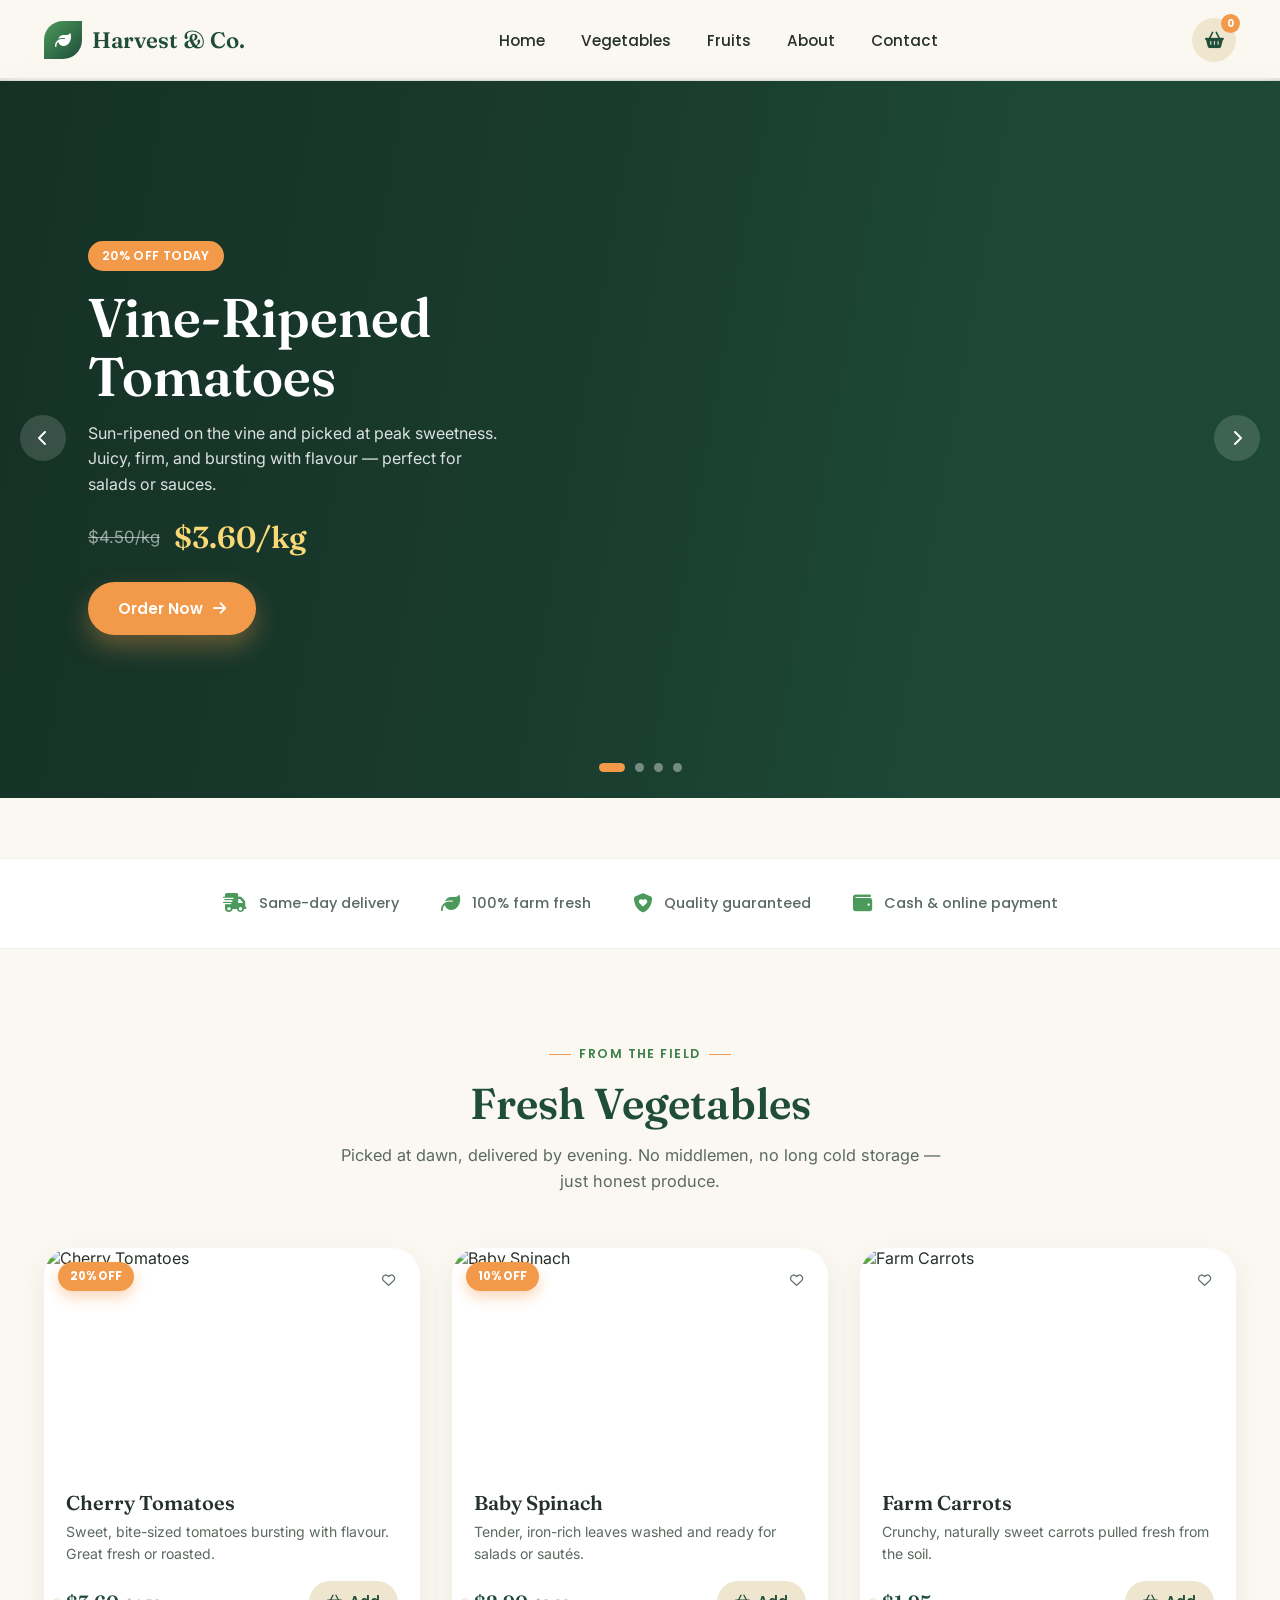
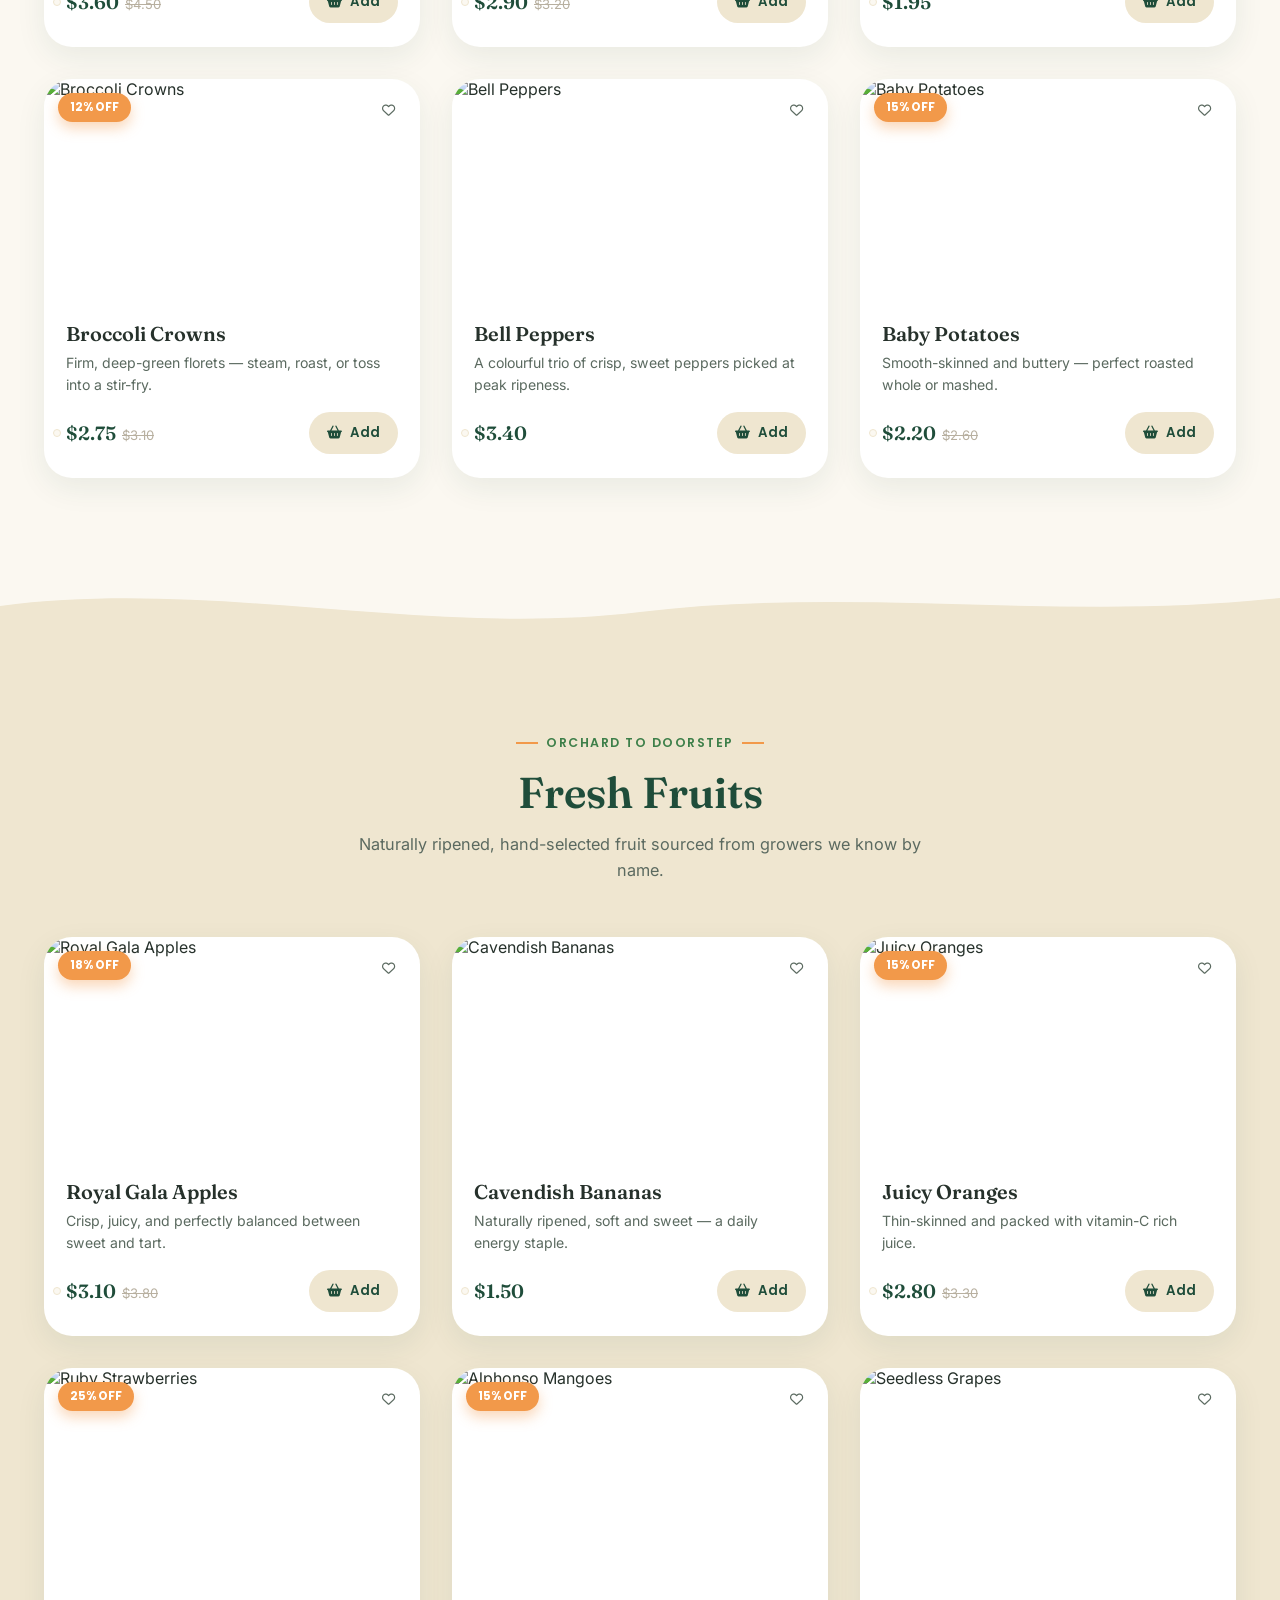
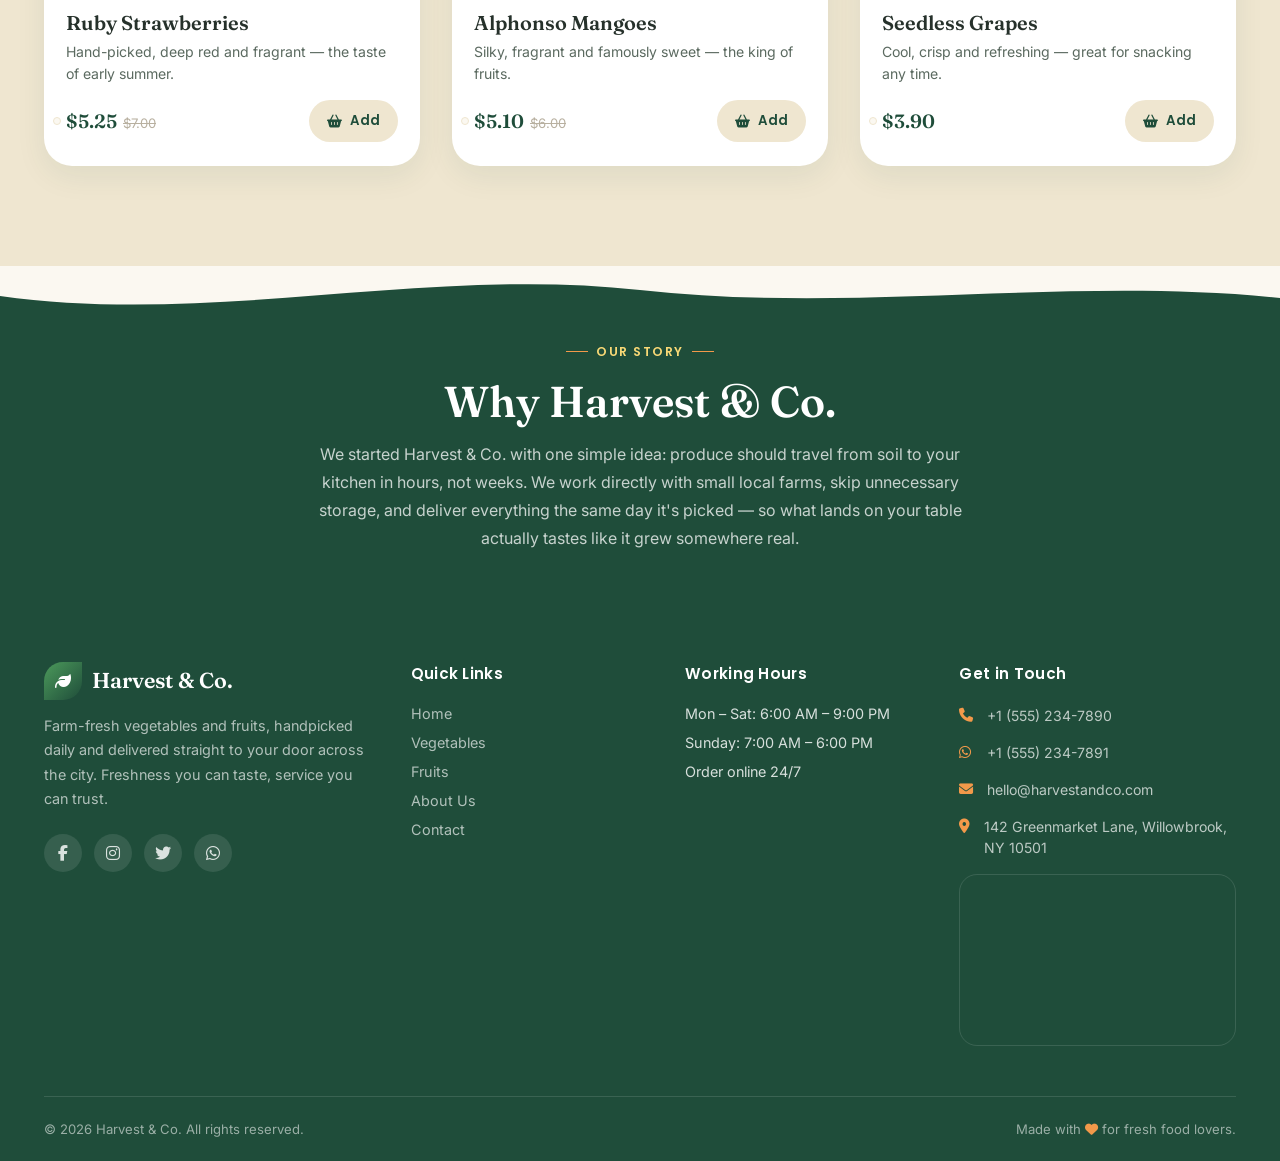
==== commit 2b104703: "Update index.html" ====
--- a/index.html
+++ b/index.html
@@ -241,9 +241,25 @@
   {name:"Seedless Grapes",desc:"Cool, crisp and refreshing — great for snacking any time.",price:"3.90",old:"",badge:"",img:"https://images.unsplash.com/photo-1596363505729-4190a9506133?auto=format&fit=crop&w=600&q=80"},
 ];
 
+function actionHTML(qty){
+  if(qty > 0){
+    return `
+      <div class="qty-stepper">
+        <button class="qty-minus" type="button" aria-label="Decrease quantity">−</button>
+        <span class="qty-value">${qty}</span>
+        <button class="qty-plus" type="button" aria-label="Increase quantity">+</button>
+      </div>`;
+  }
+  return `<button class="add-btn" type="button"><i class="fa-solid fa-basket-shopping"></i>Add</button>`;
+}
+
 function renderGrid(list, targetId){
   const target = document.getElementById(targetId);
-  target.innerHTML = list.map((p,i)=>`
+  const cart = (typeof HarvestCart !== 'undefined') ? HarvestCart.getCart() : [];
+  target.innerHTML = list.map((p,i)=>{
+    const existing = cart.find(c => c.name === p.name);
+    const qty = existing ? existing.qty : 0;
+    return `
     <div class="card reveal reveal-stagger" style="--i:${i}">
       <div class="card-img-wrap">
         <img src="${p.img}" alt="${p.name}" loading="lazy">
@@ -258,11 +274,13 @@
             <span class="price-current">$${p.price}</span>
             ${p.old ? `<span class="price-strike">$${p.old}</span>` : ``}
           </div>
-          <button class="add-btn" type="button" data-name="${p.name}" data-price="${p.price}" data-img="${p.img}"><i class="fa-solid fa-basket-shopping"></i>Add</button>
+          <div class="card-actions" data-name="${p.name}" data-price="${p.price}" data-img="${p.img}">
+            ${actionHTML(qty)}
+          </div>
         </div>
       </div>
-    </div>
-  `).join('');
+    </div>`;
+  }).join('');
 }
 renderGrid(veggies,'vegGrid');
 renderGrid(fruits,'fruitGrid');
@@ -336,20 +354,36 @@
 }
 refreshCartCount();
 
-document.addEventListener('click', (e)=>{
-  const btn = e.target.closest('.add-btn');
-  if(!btn) return;
-  HarvestCart.addItem({
-    name: btn.dataset.name,
-    price: parseFloat(btn.dataset.price),
-    img: btn.dataset.img
-  });
+function bumpCartCount(){
   refreshCartCount();
   cartCountEl.classList.remove('bump'); void cartCountEl.offsetWidth; cartCountEl.classList.add('bump');
-  btn.classList.add('added');
-  const original = btn.innerHTML;
-  btn.innerHTML = '<i class="fa-solid fa-check"></i>Added';
-  setTimeout(()=>{ btn.innerHTML = original; btn.classList.remove('added'); }, 1200);
+}
+
+document.addEventListener('click', (e)=>{
+  const actions = e.target.closest('.card-actions');
+  if(!actions) return;
+  const name = actions.dataset.name;
+  const price = parseFloat(actions.dataset.price);
+  const img = actions.dataset.img;
+  const cart = HarvestCart.getCart();
+  const existing = cart.find(i => i.name === name);
+  const currentQty = existing ? existing.qty : 0;
+
+  if(e.target.closest('.add-btn')){
+    HarvestCart.addItem({name, price, img});
+    actions.innerHTML = actionHTML(1);
+    bumpCartCount();
+  } else if(e.target.closest('.qty-plus')){
+    const newQty = currentQty + 1;
+    HarvestCart.updateQty(name, newQty);
+    actions.innerHTML = actionHTML(newQty);
+    bumpCartCount();
+  } else if(e.target.closest('.qty-minus')){
+    const newQty = currentQty - 1;
+    HarvestCart.updateQty(name, newQty);
+    actions.innerHTML = actionHTML(newQty);
+    bumpCartCount();
+  }
 });
 
 document.addEventListener('click', (e)=>{
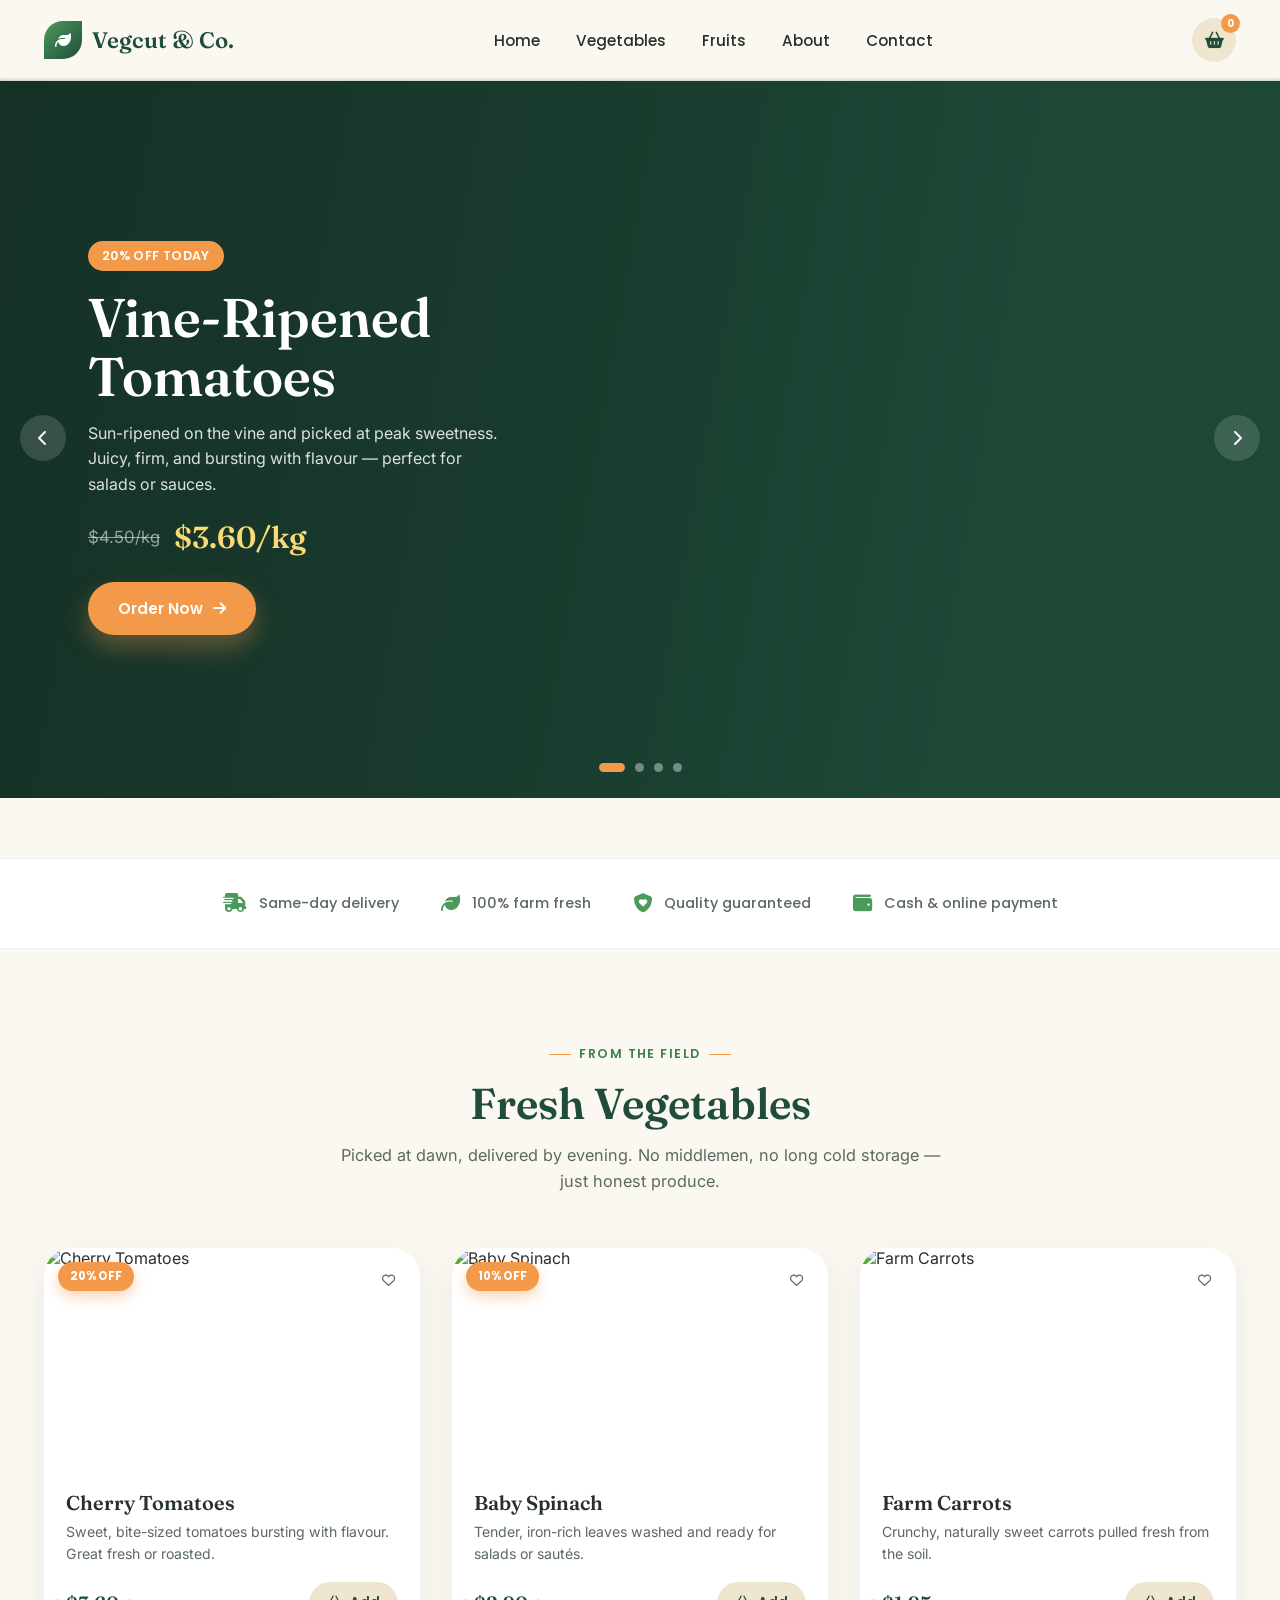
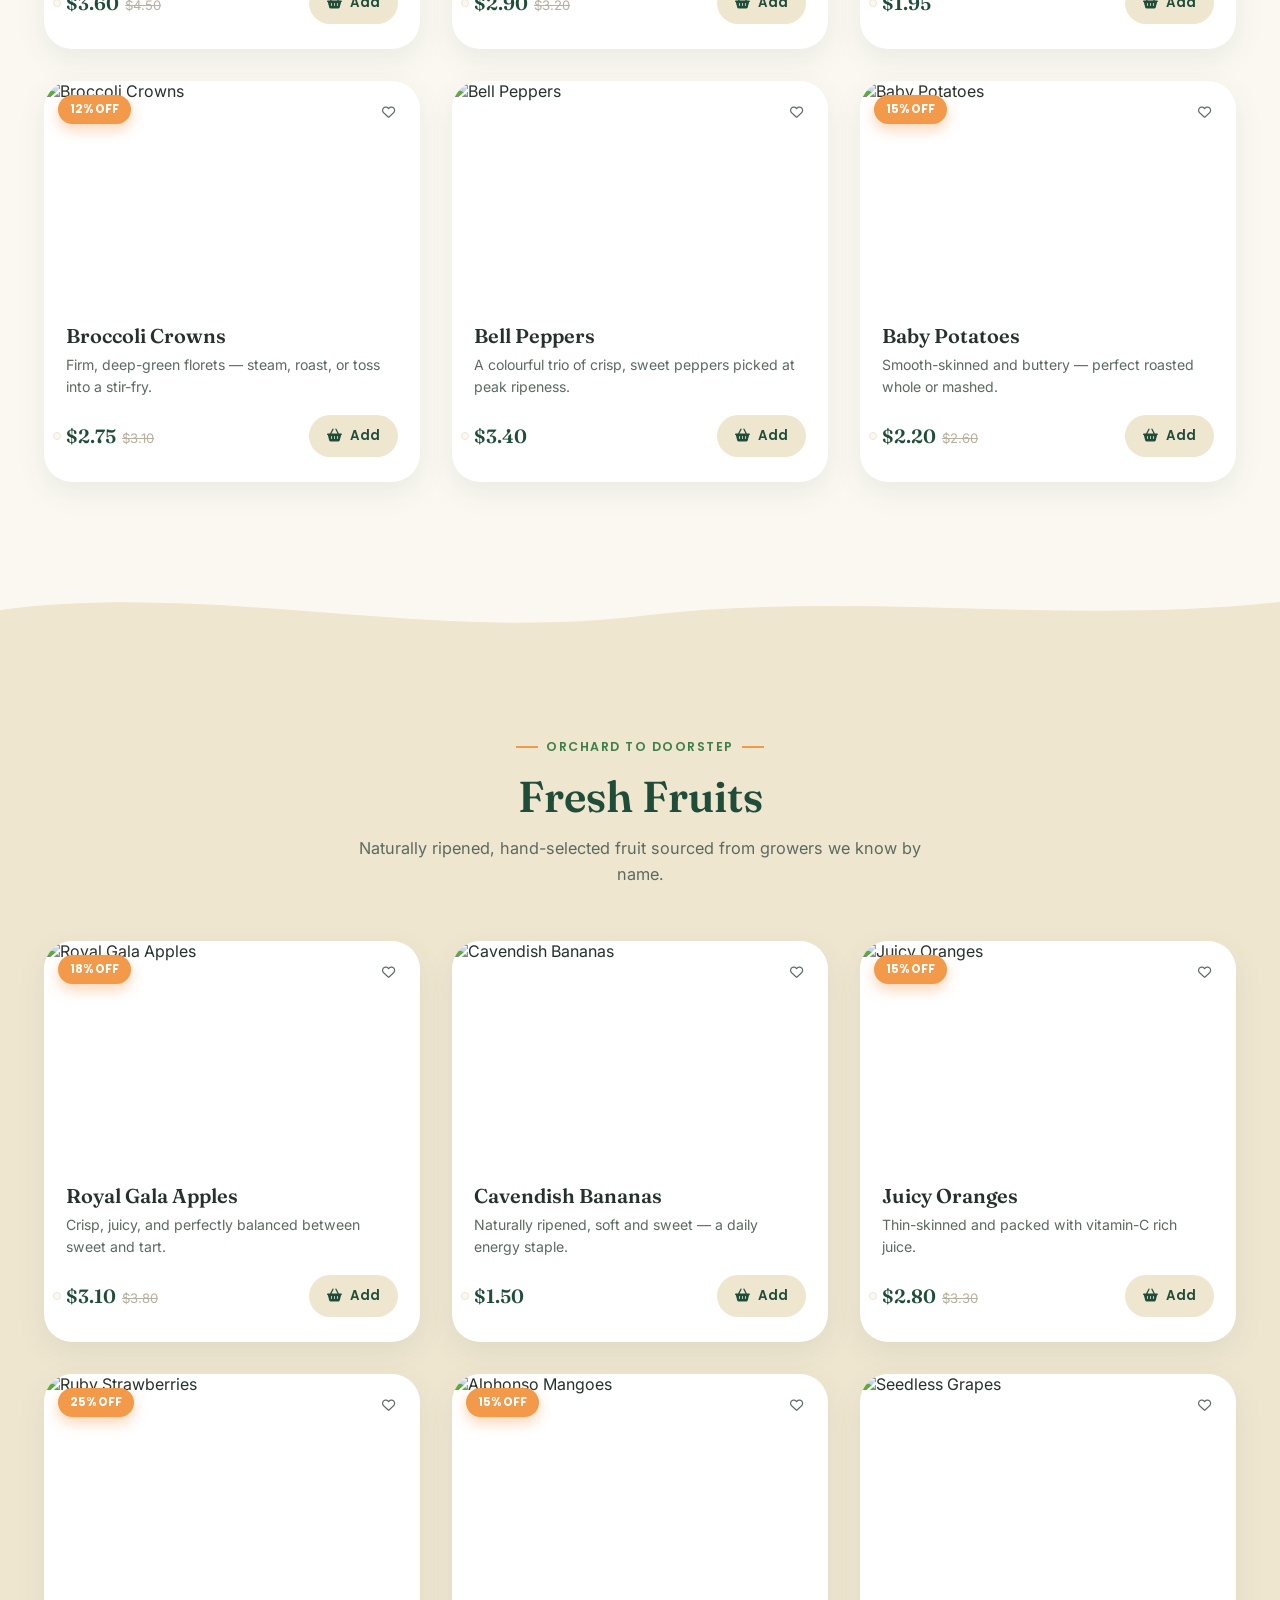
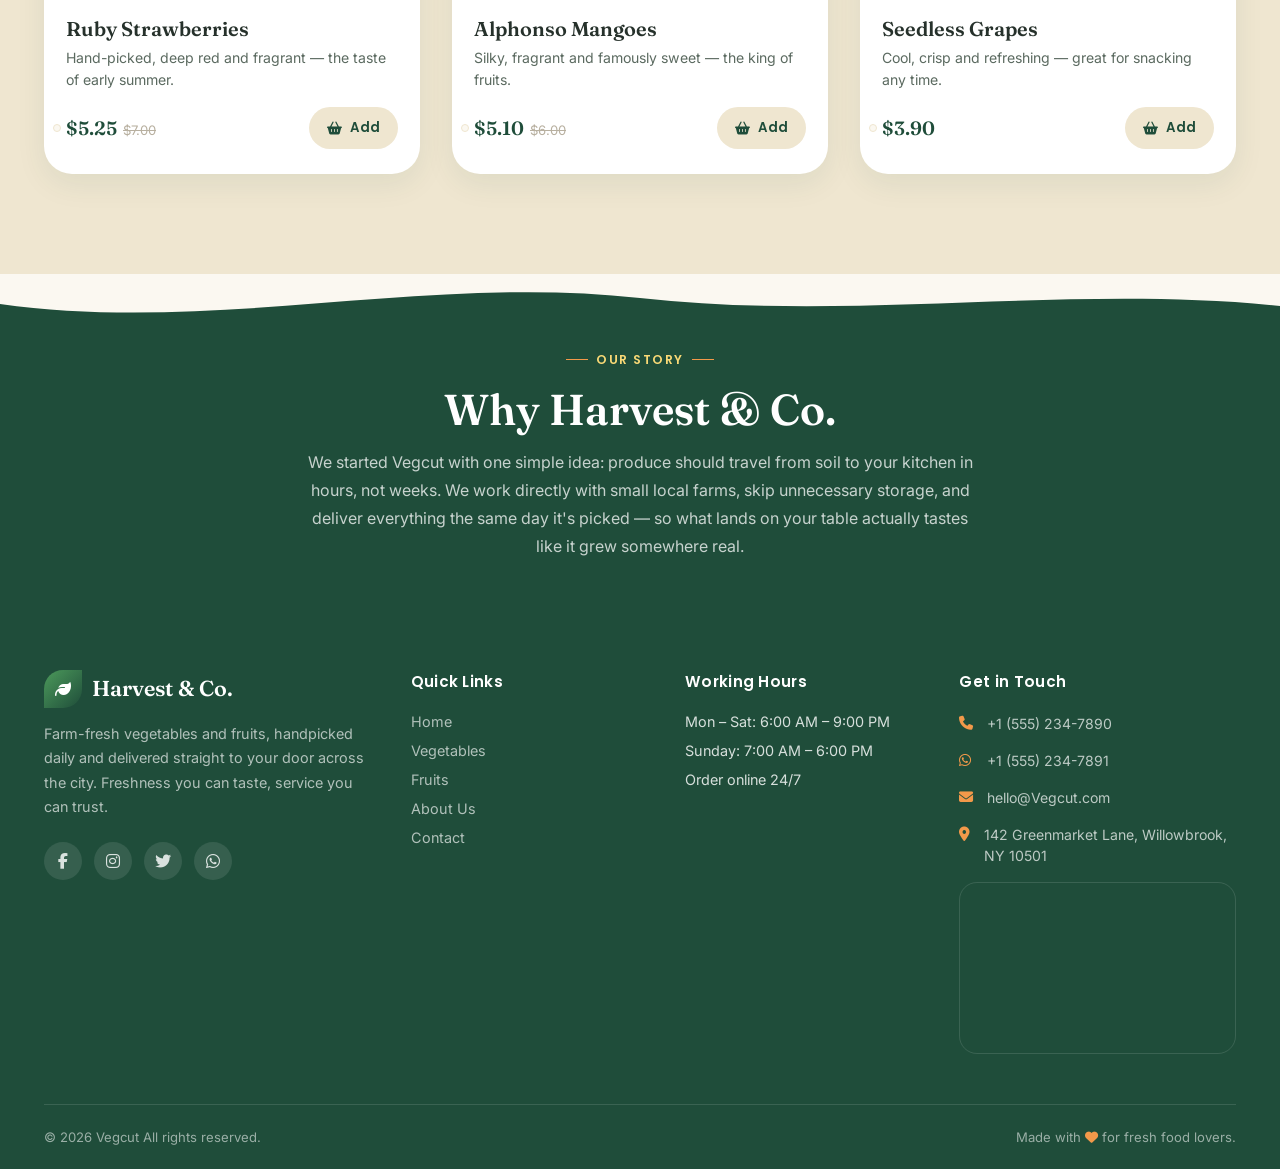
==== commit f16629a1: "Update index.html" ====
--- a/index.html
+++ b/index.html
@@ -3,7 +3,7 @@
 <head>
 <meta charset="UTF-8">
 <meta name="viewport" content="width=device-width, initial-scale=1.0">
-<title>Harvest & Co. — Fresh Vegetables & Fruits Delivered</title>
+<title> Vegcut — Fresh Vegetables & Fruits Delivered</title>
 <meta name="description" content="Farm-fresh vegetables and fruits delivered to your door. Handpicked daily, delivered with care.">
 
 <link rel="preconnect" href="https://fonts.googleapis.com">
@@ -16,12 +16,12 @@
 <body>
 
 <!-- LOADER -->
-<div id="loader"><div class="loader-leaf"></div><div class="loader-text">Harvest &amp; Co.</div></div>
+<div id="loader"><div class="loader-leaf"></div><div class="loader-text">Vegcut &amp; Co.</div></div>
 
 <!-- HEADER -->
 <header id="siteHeader">
   <div class="container nav-wrap">
-    <a href="#home" class="logo"><span class="logo-mark"><i class="fa-solid fa-leaf"></i></span>Harvest&nbsp;&amp;&nbsp;Co.</a>
+    <a href="#home" class="logo"><span class="logo-mark"><i class="fa-solid fa-leaf"></i></span>Vegcut&nbsp;&amp;&nbsp;Co.</a>
     <nav class="nav-links">
       <a href="#home">Home</a>
       <a href="#vegetables">Vegetables</a>
@@ -152,7 +152,7 @@
       <span class="eyebrow" style="color:#F9D976;">Our story</span>
       <h2 class="section-title" style="color:var(--white);">Why Harvest &amp; Co.</h2>
       <p style="color:rgba(255,255,255,.75);line-height:1.75;font-size:1rem;">
-        We started Harvest &amp; Co. with one simple idea: produce should travel from soil to your kitchen in hours, not weeks.
+        We started Vegcut with one simple idea: produce should travel from soil to your kitchen in hours, not weeks.
         We work directly with small local farms, skip unnecessary storage, and deliver everything the same day it's picked —
         so what lands on your table actually tastes like it grew somewhere real.
       </p>
@@ -201,7 +201,7 @@
         <ul class="contact-list">
           <li><i class="fa-solid fa-phone"></i>+1 (555) 234-7890</li>
           <li><i class="fa-brands fa-whatsapp"></i>+1 (555) 234-7891</li>
-          <li><i class="fa-solid fa-envelope"></i>hello@harvestandco.com</li>
+          <li><i class="fa-solid fa-envelope"></i>hello@Vegcut.com</li>
           <li><i class="fa-solid fa-location-dot"></i>142 Greenmarket Lane, Willowbrook, NY 10501</li>
         </ul>
         <div class="map-embed">
@@ -212,7 +212,7 @@
     </div>
 
     <div class="footer-bottom">
-      <span>© <span id="year"></span> Harvest &amp; Co. All rights reserved.</span>
+      <span>© <span id="year"></span> Vegcut All rights reserved.</span>
       <span>Made with <i class="fa-solid fa-heart" style="color:var(--orange);"></i> for fresh food lovers.</span>
     </div>
   </div>
--- a/style.css
+++ b/style.css
@@ -130,9 +130,9 @@
 .mobile-menu a{font-size:1.1rem;color:var(--charcoal);}
 .menu-backdrop{
   display:none;position:fixed;inset:0;background:rgba(31,77,58,.35);z-index:1050;
-  opacity:0;transition:opacity .4s var(--ease);
-}
-.menu-backdrop.open{opacity:1;}
+  opacity:0;pointer-events:none;transition:opacity .4s var(--ease);
+}
+.menu-backdrop.open{opacity:1;pointer-events:auto;}
 
 @media(max-width:860px){
   .nav-links{display:none;}
@@ -280,6 +280,22 @@
 .add-btn i{transition:transform .3s;}
 .add-btn:active i{transform:scale(1.3) rotate(15deg);}
 
+/* quantity stepper — shown on a card once an item is in the cart */
+.card-actions{min-height:44px;display:flex;align-items:center;}
+.qty-stepper{
+  display:flex;align-items:center;gap:0;background:var(--tan);border-radius:30px;padding:4px;
+  animation:stepperIn .35s var(--ease);
+}
+@keyframes stepperIn{from{opacity:0;transform:scale(.85);}to{opacity:1;transform:scale(1);}}
+.qty-stepper button{
+  width:30px;height:30px;border-radius:50%;background:var(--white);color:var(--green-deep);
+  display:flex;align-items:center;justify-content:center;font-size:.9rem;font-weight:700;
+  transition:background .25s,color .25s,transform .2s;
+}
+.qty-stepper button:hover{background:var(--green-fresh);color:var(--white);}
+.qty-stepper button:active{transform:scale(.9);}
+.qty-stepper .qty-value{width:30px;text-align:center;font-family:'Poppins',sans-serif;font-weight:600;font-size:.92rem;color:var(--charcoal);}
+
 .section-veg{background:var(--cream);}
 .section-fruit{background:var(--tan);}
 
